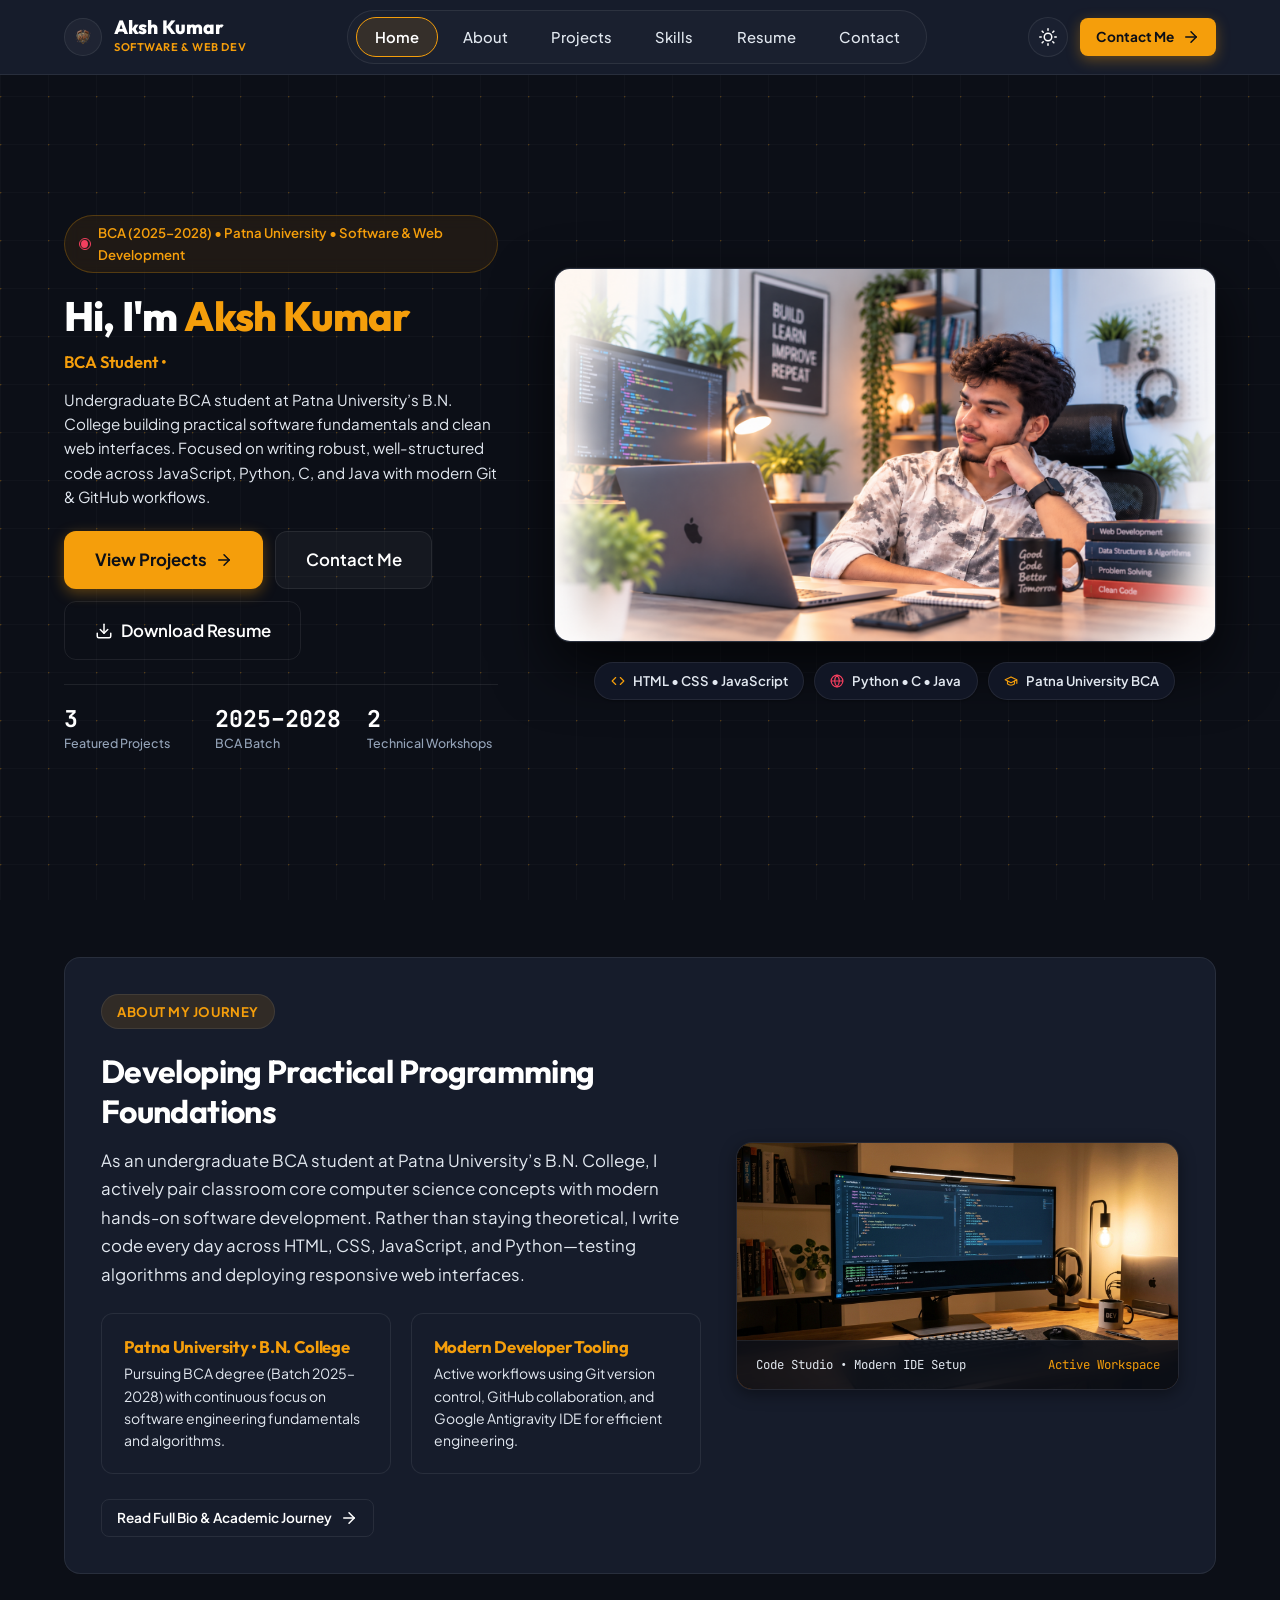
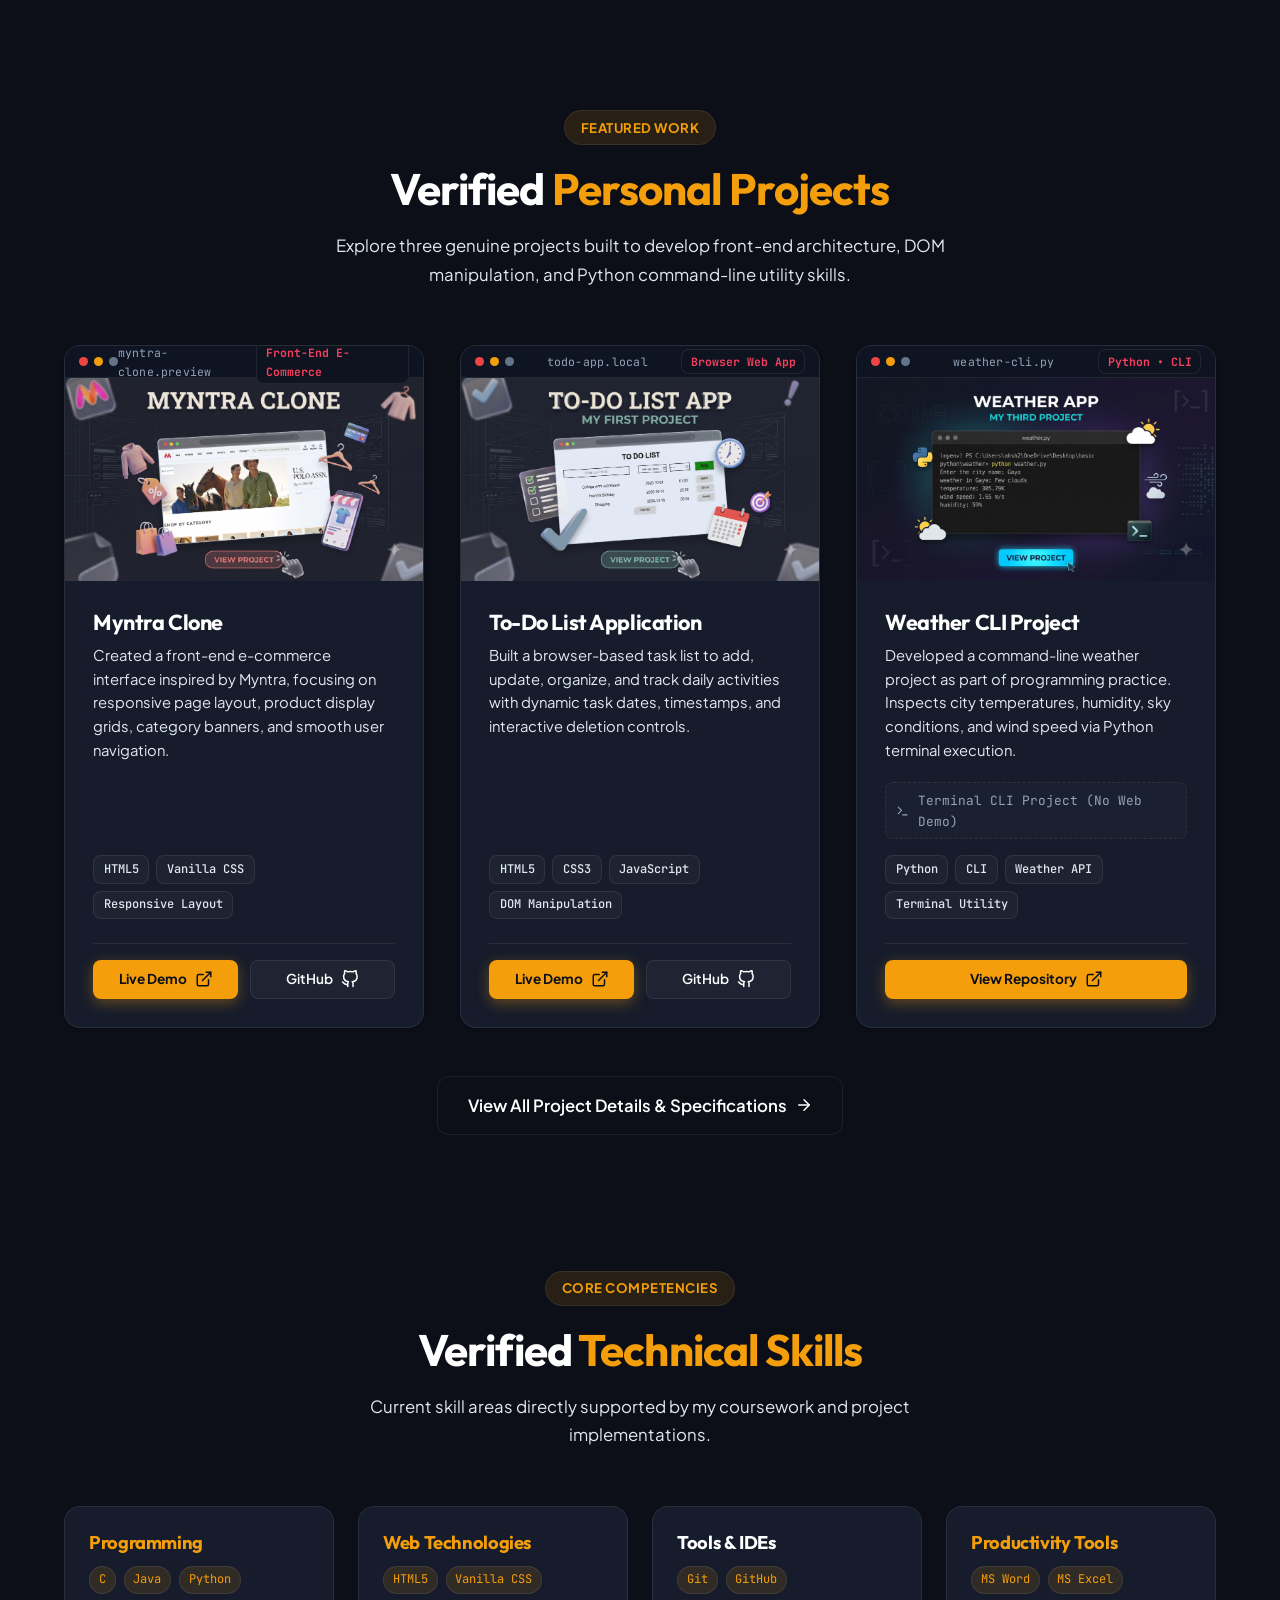
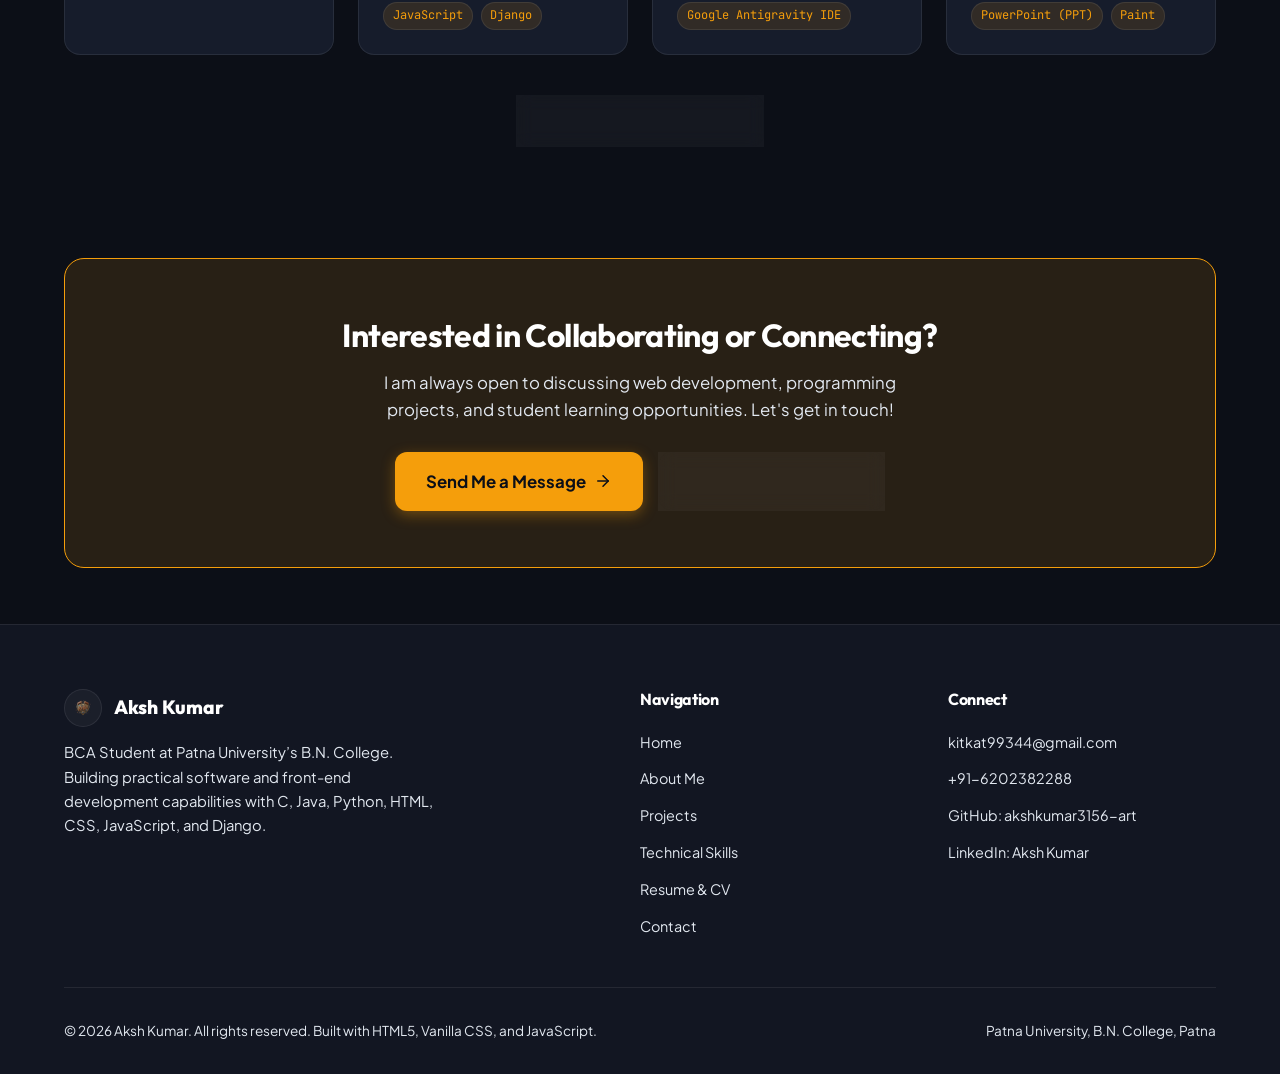
==== index.html @ bdd71a9c "Initial commit: Production-ready personal developer portfolio for Aksh Kumar" ====
<!DOCTYPE html>
<html lang="en" data-theme="dark">
<head>
  <meta charset="UTF-8">
  <meta name="viewport" content="width=device-width, initial-scale=1.0">
  <meta name="description" content="Portfolio of Aksh Kumar - BCA Student at Patna University's B.N. College, Aspiring Software & Web Developer specializing in C, Java, Python, HTML, CSS, JavaScript, and Django.">
  <meta name="author" content="Aksh Kumar">
  <title>Aksh Kumar | BCA Student & Aspiring Software Developer</title>
  <link rel="icon" type="image/png" href="assets/images/kitkat-logo.png">
  <link rel="stylesheet" href="css/style.css">
</head>
<body>
  <!-- =========================================================================
       Navigation Header
       ========================================================================= -->
  <header class="site-header" id="siteHeader">
    <div class="container nav-container">
      <!-- Brand Logo / Wordmark -->
      <a href="index.html" class="brand-link" aria-label="Aksh Kumar Portfolio Home">
        <img src="assets/images/kitkat-logo.png" alt="Aksh Kumar Emblem" class="brand-emblem" width="38" height="38">
        <span class="brand-text">
          <span class="brand-name">Aksh Kumar</span>
          <span class="brand-sub">Software &amp; Web Dev</span>
        </span>
      </a>

      <!-- Desktop Navigation Links (Centered) -->
      <nav aria-label="Main Navigation">
        <ul class="nav-menu" id="desktopNav">
          <li><a href="index.html" class="nav-link active">Home</a></li>
          <li><a href="about.html" class="nav-link">About</a></li>
          <li><a href="projects.html" class="nav-link">Projects</a></li>
          <li><a href="skills.html" class="nav-link">Skills</a></li>
          <li><a href="resume.html" class="nav-link">Resume</a></li>
          <li><a href="contact.html" class="nav-link">Contact</a></li>
        </ul>
      </nav>

      <!-- Action Buttons & Theme Toggle -->
      <div class="nav-actions">
        <button type="button" class="theme-toggle-btn" id="themeToggleBtn" aria-label="Toggle Dark and Light Mode">
          <svg viewBox="0 0 24 24" fill="none" stroke="currentColor" stroke-width="2" stroke-linecap="round" stroke-linejoin="round" aria-hidden="true">
            <circle cx="12" cy="12" r="5"></circle>
            <line x1="12" y1="1" x2="12" y2="3"></line>
            <line x1="12" y1="21" x2="12" y2="23"></line>
            <line x1="4.22" y1="4.22" x2="5.64" y2="5.64"></line>
            <line x1="18.36" y1="18.36" x2="19.78" y2="19.78"></line>
            <line x1="1" y1="12" x2="3" y2="12"></line>
            <line x1="21" y1="12" x2="23" y2="12"></line>
            <line x1="4.22" y1="19.78" x2="5.64" y2="18.36"></line>
            <line x1="18.36" y1="5.64" x2="19.78" y2="4.22"></line>
          </svg>
        </button>

        <a href="contact.html" class="btn btn-primary btn-sm" id="navContactBtn">
          Contact Me
          <svg viewBox="0 0 24 24" fill="none" stroke="currentColor" stroke-width="2" stroke-linecap="round" stroke-linejoin="round" width="16" height="16" aria-hidden="true">
            <line x1="5" y1="12" x2="19" y2="12"></line>
            <polyline points="12 5 19 12 12 19"></polyline>
          </svg>
        </a>

        <!-- Mobile Hamburger Menu Toggle -->
        <button type="button" class="hamburger-btn" id="hamburgerBtn" aria-label="Toggle navigation menu" aria-expanded="false" aria-controls="mobileDrawer">
          <span></span>
          <span></span>
          <span></span>
        </button>
      </div>
    </div>

    <!-- Mobile Navigation Drawer -->
    <div class="mobile-nav-drawer" id="mobileDrawer" aria-label="Mobile Navigation">
      <a href="index.html" class="mobile-nav-link active">Home</a>
      <a href="about.html" class="mobile-nav-link">About</a>
      <a href="projects.html" class="mobile-nav-link">Projects</a>
      <a href="skills.html" class="mobile-nav-link">Skills</a>
      <a href="resume.html" class="mobile-nav-link">Resume</a>
      <a href="contact.html" class="mobile-nav-link">Contact</a>
      <div style="padding-top: 0.5rem;">
        <a href="assets/documents/Aksh_Kumar_Resume.pdf" download="Aksh_Kumar_Resume.pdf" target="_blank" rel="noopener noreferrer" class="btn btn-outline" style="width: 100%;">
          <svg viewBox="0 0 24 24" fill="none" stroke="currentColor" stroke-width="2" stroke-linecap="round" stroke-linejoin="round" width="16" height="16" aria-hidden="true">
            <path d="M21 15v4a2 2 0 0 1-2 2H5a2 2 0 0 1-2-2v-4"></path>
            <polyline points="7 10 12 15 17 10"></polyline>
            <line x1="12" y1="15" x2="12" y2="3"></line>
          </svg>
          Download Resume (PDF)
        </a>
      </div>
    </div>
  </header>

  <!-- =========================================================================
       Main Content: Homepage
       ========================================================================= -->
  <main id="mainContent">
    <!-- Hero Section -->
    <section class="hero-section" id="hero">
      <div class="container">
        <div class="hero-grid">
          <!-- Left Column: Introduction & CTAs -->
          <div class="hero-content">
            <div class="status-badge hero-stagger-1">
              <span class="status-dot"></span>
              <span>BCA (2025–2028) &bull; Patna University &bull; Software &amp; Web Development</span>
            </div>

            <h1 class="hero-title hero-stagger-2">
              Hi, I'm <span class="hero-name-highlight">Aksh Kumar</span>
            </h1>

            <p class="hero-subtitle hero-stagger-3">
              BCA Student &bull; <span id="roleText" class="role-text-fade">Aspiring Software &amp; Web Developer</span>
            </p>

            <p class="hero-description hero-stagger-4">
              Undergraduate BCA student at Patna University’s B.N. College building practical software fundamentals and clean web interfaces. Focused on writing robust, well-structured code across JavaScript, Python, C, and Java with modern Git &amp; GitHub workflows.
            </p>

            <div class="hero-actions hero-stagger-5">
              <a href="projects.html" class="btn btn-primary btn-lg" id="heroViewProjectsBtn">
                View Projects
                <svg viewBox="0 0 24 24" fill="none" stroke="currentColor" stroke-width="2" stroke-linecap="round" stroke-linejoin="round" aria-hidden="true">
                  <line x1="5" y1="12" x2="19" y2="12"></line>
                  <polyline points="12 5 19 12 12 19"></polyline>
                </svg>
              </a>

              <a href="contact.html" class="btn btn-secondary btn-lg" id="heroContactBtn">
                Contact Me
              </a>

              <a href="assets/documents/Aksh_Kumar_Resume.pdf" download="Aksh_Kumar_Resume.pdf" target="_blank" rel="noopener noreferrer" class="btn btn-outline btn-lg" id="heroDownloadResumeBtn">
                <svg viewBox="0 0 24 24" fill="none" stroke="currentColor" stroke-width="2" stroke-linecap="round" stroke-linejoin="round" aria-hidden="true">
                  <path d="M21 15v4a2 2 0 0 1-2 2H5a2 2 0 0 1-2-2v-4"></path>
                  <polyline points="7 10 12 15 17 10"></polyline>
                  <line x1="12" y1="15" x2="12" y2="3"></line>
                </svg>
                Download Resume
              </a>
            </div>

            <!-- Stats Bar -->
            <div class="hero-stats-bar">
              <div class="stat-item">
                <span class="stat-number">3</span>
                <span class="stat-label">Featured Projects</span>
              </div>
              <div class="stat-item">
                <span class="stat-number">2025&ndash;2028</span>
                <span class="stat-label">BCA Batch</span>
              </div>
              <div class="stat-item">
                <span class="stat-number">2</span>
                <span class="stat-label">Technical Workshops</span>
              </div>
            </div>
          </div>

          <!-- Right Column: Profile Image Card -->
          <div class="hero-visual-wrapper">
            <div class="hero-image-card">
              <div class="hero-photo-container">
                <img src="assets/images/aksh-profile.png" alt="Aksh Kumar at his modern development workstation" class="hero-photo" width="1280" height="720" loading="eager">
              </div>

              <!-- Refined Tech Dock (Neatly docked below workstation) -->
              <div class="hero-tech-dock">
                <span class="dock-pill">
                  <svg viewBox="0 0 24 24" fill="none" stroke="var(--accent-primary)" stroke-width="2" stroke-linecap="round" stroke-linejoin="round" aria-hidden="true">
                    <polyline points="16 18 22 12 16 6"></polyline>
                    <polyline points="8 6 2 12 8 18"></polyline>
                  </svg>
                  HTML &bull; CSS &bull; JavaScript
                </span>
                <span class="dock-pill">
                  <svg viewBox="0 0 24 24" fill="none" stroke="var(--accent-secondary)" stroke-width="2" stroke-linecap="round" stroke-linejoin="round" aria-hidden="true">
                    <circle cx="12" cy="12" r="10"></circle>
                    <line x1="2" y1="12" x2="22" y2="12"></line>
                    <path d="M12 2a15.3 15.3 0 0 1 4 10 15.3 15.3 0 0 1-4 10 15.3 15.3 0 0 1-4-10 15.3 15.3 0 0 1 4-10z"></path>
                  </svg>
                  Python &bull; C &bull; Java
                </span>
                <span class="dock-pill">
                  <svg viewBox="0 0 24 24" fill="none" stroke="var(--accent-primary)" stroke-width="2" stroke-linecap="round" stroke-linejoin="round" aria-hidden="true">
                    <path d="M22 10v6M2 10l10-5 10 5-10 5z"></path>
                    <path d="M6 12v5c3 3 9 3 12 0v-5"></path>
                  </svg>
                  Patna University BCA
                </span>
              </div>
            </div>
          </div>
        </div>
      </div>
    </section>

    <!-- Short About Me Preview Section -->
    <section class="section section-sm" id="aboutPreview">
      <div class="container">
        <div class="glass-card" style="display: flex; flex-direction: column; gap: 2rem;">
          <div class="about-preview-layout">
            <!-- Left: Story & Key Highlights -->
            <div>
              <span class="section-tag">About My Journey</span>
              <h2 style="font-size: 2rem; margin: 0.35rem 0 1rem 0;">Developing Practical Programming Foundations</h2>
              <p style="font-size: 1.05rem; line-height: 1.7; color: var(--text-secondary); margin-bottom: 1.5rem;">
                As an undergraduate BCA student at Patna University’s B.N. College, I actively pair classroom core computer science concepts with modern hands-on software development. Rather than staying theoretical, I write code every day across HTML, CSS, JavaScript, and Python—testing algorithms and deploying responsive web interfaces.
              </p>
              <div class="about-preview-grid">
                <div class="preview-stat-card">
                  <h3>Patna University &bull; B.N. College</h3>
                  <p>Pursuing BCA degree (Batch 2025–2028) with continuous focus on software engineering fundamentals and algorithms.</p>
                </div>
                <div class="preview-stat-card">
                  <h3>Modern Developer Tooling</h3>
                  <p>Active workflows using Git version control, GitHub collaboration, and Google Antigravity IDE for efficient engineering.</p>
                </div>
              </div>
              <div style="margin-top: 1.5rem;">
                <a href="about.html" class="btn btn-outline btn-sm">
                  Read Full Bio &amp; Academic Journey
                  <svg viewBox="0 0 24 24" fill="none" stroke="currentColor" stroke-width="2" stroke-linecap="round" stroke-linejoin="round" width="16" height="16" aria-hidden="true">
                    <line x1="5" y1="12" x2="19" y2="12"></line>
                    <polyline points="12 5 19 12 12 19"></polyline>
                  </svg>
                </a>
              </div>
            </div>

            <!-- Right: Workspace Preview Image Card -->
            <div class="workspace-preview-media">
              <img src="assets/images/dev-workspace.jpg" alt="Aksh Kumar's Modern Code Workspace and Git Workflow" class="workspace-preview-img" loading="lazy">
              <div class="workspace-caption">
                <span>Code Studio &bull; Modern IDE Setup</span>
                <span style="color: var(--accent-primary);">Active Workspace</span>
              </div>
            </div>
          </div>
        </div>
      </div>
    </section>

    <!-- Featured Projects Section -->
    <section class="section" id="featuredProjects">
      <div class="container">
        <div class="section-header">
          <span class="section-tag">Featured Work</span>
          <h2 class="section-title">Verified <span class="gradient-text">Personal Projects</span></h2>
          <p class="section-description">
            Explore three genuine projects built to develop front-end architecture, DOM manipulation, and Python command-line utility skills.
          </p>
        </div>

        <div class="projects-grid">
          <!-- Project 1: Myntra Clone -->
          <article class="project-card" id="projectCardMyntra">
            <div class="project-media-wrap">
              <div class="project-window-bar">
                <div class="window-dots">
                  <span class="window-dot dot-red"></span>
                  <span class="window-dot dot-yellow"></span>
                  <span class="window-dot dot-slate"></span>
                </div>
                <span class="window-slug">myntra-clone.preview</span>
                <span class="project-badge-tag">Front-End E-Commerce</span>
              </div>
              <img src="assets/images/project-myntra.png" alt="Myntra Clone Project Screenshot" class="project-thumbnail" loading="lazy">
            </div>
            <div class="project-body">
              <h3 class="project-title">Myntra Clone</h3>
              <p class="project-desc">
                Created a front-end e-commerce interface inspired by Myntra, focusing on responsive page layout, product display grids, category banners, and smooth user navigation.
              </p>
              <div class="project-tech-tags">
                <span class="tech-tag">HTML5</span>
                <span class="tech-tag">Vanilla CSS</span>
                <span class="tech-tag">Responsive Layout</span>
              </div>
              <div class="project-links">
                <a href="https://kitkat99344.github.io/myntra-clone/" target="_blank" rel="noopener noreferrer" class="btn btn-primary btn-sm">
                  Live Demo
                  <svg viewBox="0 0 24 24" fill="none" stroke="currentColor" stroke-width="2" stroke-linecap="round" stroke-linejoin="round" width="14" height="14" aria-hidden="true">
                    <path d="M18 13v6a2 2 0 0 1-2 2H5a2 2 0 0 1-2-2V8a2 2 0 0 1 2-2h6"></path>
                    <polyline points="15 3 21 3 21 9"></polyline>
                    <line x1="10" y1="14" x2="21" y2="3"></line>
                  </svg>
                </a>
                <a href="https://github.com/akshkumar3156-art" target="_blank" rel="noopener noreferrer" class="btn btn-secondary btn-sm" aria-label="View Myntra Clone author GitHub">
                  GitHub
                  <svg viewBox="0 0 24 24" fill="none" stroke="currentColor" stroke-width="2" stroke-linecap="round" stroke-linejoin="round" width="14" height="14" aria-hidden="true">
                    <path d="M9 19c-5 1.5-5-2.5-7-3m14 6v-3.87a3.37 3.37 0 0 0-.94-2.61c3.14-.35 6.44-1.54 6.44-7A5.44 5.44 0 0 0 20 4.77 5.07 5.07 0 0 0 19.91 1S18.73.65 16 2.48a13.38 13.38 0 0 0-7 0C6.27.65 5.09 1 5.09 1A5.07 5.07 0 0 0 5 4.77a5.44 5.44 0 0 0-1.5 3.78c0 5.42 3.3 6.61 6.44 7A3.37 3.37 0 0 0 9 18.13V22"></path>
                  </svg>
                </a>
              </div>
            </div>
          </article>

          <!-- Project 2: To-Do List Application -->
          <article class="project-card" id="projectCardTodo">
            <div class="project-media-wrap">
              <div class="project-window-bar">
                <div class="window-dots">
                  <span class="window-dot dot-red"></span>
                  <span class="window-dot dot-yellow"></span>
                  <span class="window-dot dot-slate"></span>
                </div>
                <span class="window-slug">todo-app.local</span>
                <span class="project-badge-tag">Browser Web App</span>
              </div>
              <img src="assets/images/project-todo.png" alt="To-Do List Application Screenshot" class="project-thumbnail" loading="lazy">
            </div>
            <div class="project-body">
              <h3 class="project-title">To-Do List Application</h3>
              <p class="project-desc">
                Built a browser-based task list to add, update, organize, and track daily activities with dynamic task dates, timestamps, and interactive deletion controls.
              </p>
              <div class="project-tech-tags">
                <span class="tech-tag">HTML5</span>
                <span class="tech-tag">CSS3</span>
                <span class="tech-tag">JavaScript</span>
                <span class="tech-tag">DOM Manipulation</span>
              </div>
              <div class="project-links">
                <a href="https://akshkumar3156-art.github.io/ToDoList/" target="_blank" rel="noopener noreferrer" class="btn btn-primary btn-sm">
                  Live Demo
                  <svg viewBox="0 0 24 24" fill="none" stroke="currentColor" stroke-width="2" stroke-linecap="round" stroke-linejoin="round" width="14" height="14" aria-hidden="true">
                    <path d="M18 13v6a2 2 0 0 1-2 2H5a2 2 0 0 1-2-2V8a2 2 0 0 1 2-2h6"></path>
                    <polyline points="15 3 21 3 21 9"></polyline>
                    <line x1="10" y1="14" x2="21" y2="3"></line>
                  </svg>
                </a>
                <a href="https://github.com/akshkumar3156-art" target="_blank" rel="noopener noreferrer" class="btn btn-secondary btn-sm" aria-label="View To-Do List author GitHub">
                  GitHub
                  <svg viewBox="0 0 24 24" fill="none" stroke="currentColor" stroke-width="2" stroke-linecap="round" stroke-linejoin="round" width="14" height="14" aria-hidden="true">
                    <path d="M9 19c-5 1.5-5-2.5-7-3m14 6v-3.87a3.37 3.37 0 0 0-.94-2.61c3.14-.35 6.44-1.54 6.44-7A5.44 5.44 0 0 0 20 4.77 5.07 5.07 0 0 0 19.91 1S18.73.65 16 2.48a13.38 13.38 0 0 0-7 0C6.27.65 5.09 1 5.09 1A5.07 5.07 0 0 0 5 4.77a5.44 5.44 0 0 0-1.5 3.78c0 5.42 3.3 6.61 6.44 7A3.37 3.37 0 0 0 9 18.13V22"></path>
                  </svg>
                </a>
              </div>
            </div>
          </article>

          <!-- Project 3: Weather CLI Project -->
          <article class="project-card" id="projectCardWeather">
            <div class="project-media-wrap">
              <div class="project-window-bar">
                <div class="window-dots">
                  <span class="window-dot dot-red"></span>
                  <span class="window-dot dot-yellow"></span>
                  <span class="window-dot dot-slate"></span>
                </div>
                <span class="window-slug">weather-cli.py</span>
                <span class="project-badge-tag">Python &bull; CLI</span>
              </div>
              <img src="assets/images/project-weather.png" alt="Weather CLI Terminal Screenshot" class="project-thumbnail" loading="lazy">
            </div>
            <div class="project-body">
              <h3 class="project-title">Weather CLI Project</h3>
              <p class="project-desc">
                Developed a command-line weather project as part of programming practice. Inspects city temperatures, humidity, sky conditions, and wind speed via Python terminal execution.
              </p>
              <div class="cli-notice">
                <svg viewBox="0 0 24 24" fill="none" stroke="currentColor" stroke-width="2" stroke-linecap="round" stroke-linejoin="round" width="14" height="14" aria-hidden="true">
                  <polyline points="4 17 10 11 4 5"></polyline>
                  <line x1="12" y1="19" x2="20" y2="19"></line>
                </svg>
                <span>Terminal CLI Project (No Web Demo)</span>
              </div>
              <div class="project-tech-tags">
                <span class="tech-tag">Python</span>
                <span class="tech-tag">CLI</span>
                <span class="tech-tag">Weather API</span>
                <span class="tech-tag">Terminal Utility</span>
              </div>
              <div class="project-links">
                <a href="https://github.com/akshkumar3156-art/learning_projects" target="_blank" rel="noopener noreferrer" class="btn btn-primary btn-sm" style="flex: 2;">
                  View Repository
                  <svg viewBox="0 0 24 24" fill="none" stroke="currentColor" stroke-width="2" stroke-linecap="round" stroke-linejoin="round" width="14" height="14" aria-hidden="true">
                    <path d="M18 13v6a2 2 0 0 1-2 2H5a2 2 0 0 1-2-2V8a2 2 0 0 1 2-2h6"></path>
                    <polyline points="15 3 21 3 21 9"></polyline>
                    <line x1="10" y1="14" x2="21" y2="3"></line>
                  </svg>
                </a>
              </div>
            </div>
          </article>
        </div>

        <div style="text-align: center; margin-top: 3rem;">
          <a href="projects.html" class="btn btn-outline btn-lg">
            View All Project Details &amp; Specifications
            <svg viewBox="0 0 24 24" fill="none" stroke="currentColor" stroke-width="2" stroke-linecap="round" stroke-linejoin="round" aria-hidden="true">
              <line x1="5" y1="12" x2="19" y2="12"></line>
              <polyline points="12 5 19 12 12 19"></polyline>
            </svg>
          </a>
        </div>
      </div>
    </section>

    <!-- Technical Skills Preview Strip -->
    <section class="section section-sm" id="skillsPreview">
      <div class="container">
        <div class="section-header">
          <span class="section-tag">Core Competencies</span>
          <h2 class="section-title">Verified <span class="gradient-text">Technical Skills</span></h2>
          <p class="section-description">
            Current skill areas directly supported by my coursework and project implementations.
          </p>
        </div>

        <div style="display: grid; grid-template-columns: repeat(auto-fit, minmax(260px, 1fr)); gap: 1.5rem;">
          <div class="glass-card" style="padding: 1.5rem;">
            <h3 style="font-size: 1.15rem; color: var(--accent-primary); margin-bottom: 0.75rem;">Programming</h3>
            <div style="display: flex; flex-wrap: wrap; gap: 0.5rem;">
              <span class="skill-badge">C</span>
              <span class="skill-badge">Java</span>
              <span class="skill-badge">Python</span>
            </div>
          </div>

          <div class="glass-card" style="padding: 1.5rem;">
            <h3 style="font-size: 1.15rem; color: var(--accent-indigo); margin-bottom: 0.75rem;">Web Technologies</h3>
            <div style="display: flex; flex-wrap: wrap; gap: 0.5rem;">
              <span class="skill-badge">HTML5</span>
              <span class="skill-badge">Vanilla CSS</span>
              <span class="skill-badge">JavaScript</span>
              <span class="skill-badge">Django</span>
            </div>
          </div>

          <div class="glass-card" style="padding: 1.5rem;">
            <h3 style="font-size: 1.15rem; color: var(--accent-purple); margin-bottom: 0.75rem;">Tools &amp; IDEs</h3>
            <div style="display: flex; flex-wrap: wrap; gap: 0.5rem;">
              <span class="skill-badge">Git</span>
              <span class="skill-badge">GitHub</span>
              <span class="skill-badge">Google Antigravity IDE</span>
            </div>
          </div>

          <div class="glass-card" style="padding: 1.5rem;">
            <h3 style="font-size: 1.15rem; color: var(--accent-tertiary); margin-bottom: 0.75rem;">Productivity Tools</h3>
            <div style="display: flex; flex-wrap: wrap; gap: 0.5rem;">
              <span class="skill-badge">MS Word</span>
              <span class="skill-badge">MS Excel</span>
              <span class="skill-badge">PowerPoint (PPT)</span>
              <span class="skill-badge">Paint</span>
            </div>
          </div>
        </div>

        <div style="text-align: center; margin-top: 2.5rem;">
          <a href="skills.html" class="btn btn-secondary">
            Explore Skills Overview
            <svg viewBox="0 0 24 24" fill="none" stroke="currentColor" stroke-width="2" stroke-linecap="round" stroke-linejoin="round" width="16" height="16" aria-hidden="true">
              <line x1="5" y1="12" x2="19" y2="12"></line>
              <polyline points="12 5 19 12 12 19"></polyline>
            </svg>
          </a>
        </div>
      </div>
    </section>

    <!-- Call to Action Banner -->
    <section class="section section-sm" id="ctaSection">
      <div class="container">
        <div class="cta-banner">
          <h2 class="cta-title">Interested in Collaborating or Connecting?</h2>
          <p class="cta-desc">
            I am always open to discussing web development, programming projects, and student learning opportunities. Let's get in touch!
          </p>
          <div style="display: flex; justify-content: center; gap: 1rem; flex-wrap: wrap;">
            <a href="contact.html" class="btn btn-primary btn-lg">
              Send Me a Message
              <svg viewBox="0 0 24 24" fill="none" stroke="currentColor" stroke-width="2" stroke-linecap="round" stroke-linejoin="round" aria-hidden="true">
                <line x1="5" y1="12" x2="19" y2="12"></line>
                <polyline points="12 5 19 12 12 19"></polyline>
              </svg>
            </a>
            <a href="resume.html" class="btn btn-secondary btn-lg">
              View Formal Resume
            </a>
          </div>
        </div>
      </div>
    </section>
  </main>

  <!-- =========================================================================
       Site Footer
       ========================================================================= -->
  <footer class="site-footer">
    <div class="container">
      <div class="footer-grid">
        <!-- Brand Column -->
        <div>
          <a href="index.html" class="brand-link">
            <img src="assets/images/kitkat-logo.png" alt="Aksh Kumar Emblem" class="brand-emblem" width="38" height="38">
            <span class="brand-name">Aksh Kumar</span>
          </a>
          <p class="footer-brand-desc">
            BCA Student at Patna University’s B.N. College. Building practical software and front-end development capabilities with C, Java, Python, HTML, CSS, JavaScript, and Django.
          </p>
        </div>

        <!-- Quick Links -->
        <div>
          <h3 class="footer-col-title">Navigation</h3>
          <ul class="footer-links-list">
            <li><a href="index.html" class="footer-link">Home</a></li>
            <li><a href="about.html" class="footer-link">About Me</a></li>
            <li><a href="projects.html" class="footer-link">Projects</a></li>
            <li><a href="skills.html" class="footer-link">Technical Skills</a></li>
            <li><a href="resume.html" class="footer-link">Resume &amp; CV</a></li>
            <li><a href="contact.html" class="footer-link">Contact</a></li>
          </ul>
        </div>

        <!-- Contact & Profiles -->
        <div>
          <h3 class="footer-col-title">Connect</h3>
          <ul class="footer-links-list">
            <li>
              <a href="mailto:kitkat99344@gmail.com" class="footer-link">
                kitkat99344@gmail.com
              </a>
            </li>
            <li>
              <a href="tel:+916202382288" class="footer-link">
                +91-6202382288
              </a>
            </li>
            <li>
              <a href="https://github.com/akshkumar3156-art" target="_blank" rel="noopener noreferrer" class="footer-link">
                GitHub: akshkumar3156-art
              </a>
            </li>
            <li>
              <a href="https://www.linkedin.com/in/aksh-kumar-370840359/" target="_blank" rel="noopener noreferrer" class="footer-link">
                LinkedIn: Aksh Kumar
              </a>
            </li>
          </ul>
        </div>
      </div>

      <div class="footer-bottom">
        <p>&copy; 2026 Aksh Kumar. All rights reserved. Built with HTML5, Vanilla CSS, and JavaScript.</p>
        <p>Patna University, B.N. College, Patna</p>
      </div>
    </div>
  </footer>

  <!-- Back to Top Button -->
  <button type="button" class="back-to-top-btn" id="backToTopBtn" aria-label="Back to top of page">
    <svg viewBox="0 0 24 24" fill="none" stroke="currentColor" stroke-width="2" stroke-linecap="round" stroke-linejoin="round" aria-hidden="true">
      <polyline points="18 15 12 9 6 15"></polyline>
    </svg>
  </button>

  <!-- Scripts -->
  <script src="js/portfolio-data.js"></script>
  <script src="js/script.js"></script>
</body>
</html>
---- css/style.css ----
/* ==========================================================================
   AKSH KUMAR - DEVELOPER PORTFOLIO
   Design System & Master Stylesheet
   Theme: Architectural Obsidian, Warm Golden Amber & Sunset Coral (Zero Gradients)
   Authentic human-crafted developer aesthetics with 2-3 disciplined solid colors
   ========================================================================== */

@import url('https://fonts.googleapis.com/css2?family=JetBrains+Mono:wght@400;500;600&family=Plus+Jakarta+Sans:wght@300;400;500;600;700;800&family=Outfit:wght@400;500;600;700;800&display=swap');

/* --------------------------------------------------------------------------
   1. CSS Custom Properties / Design Tokens
   Solid 2-3 Color Mix: Warm Golden Amber (#f59e0b) + Sunset Coral (#f43f5e)
   Zero Gradients - Pure Human-Engineered Technical Precision
   -------------------------------------------------------------------------- */
:root {
  /* Architectural Dark Canvas */
  --bg-primary: #0c0f17;
  --bg-secondary: #121622;
  --bg-surface: #161c2b;
  --bg-surface-solid: #161c2b;
  --bg-surface-hover: #1e2538;
  --bg-surface-alt: #1a2030;

  --border-subtle: rgba(255, 255, 255, 0.08);
  --border-hover: #f59e0b;
  --border-focus: #f59e0b;

  --text-primary: #ffffff;
  --text-secondary: #e2e8f0;
  --text-muted: #94a3b8;
  --text-inverse: #0c0f17;
  --text-on-accent: #ffffff;

  /* Solid 2-3 Color Architecture (Warm Amber + Sunset Coral) */
  --accent-primary: #f59e0b;
  --accent-primary-hover: #d97706;
  --accent-secondary: #f43f5e;
  --accent-secondary-hover: #e11d48;
  --accent-tertiary: #f59e0b;
  --accent-rose: #f43f5e;
  --accent-fuchsia: #f43f5e;
  --accent-indigo: #f59e0b;
  --accent-cyan: #f43f5e;
  --accent-amber: #f59e0b;

  /* Solid Aliases (Strictly ZERO Gradients across the entire site) */
  --gradient-accent: #f59e0b;
  --gradient-accent-hover: #d97706;
  --gradient-text: #f59e0b;
  --gradient-accent-soft: rgba(245, 158, 11, 0.12);
  --gradient-card-border: rgba(245, 158, 11, 0.35);
  --hero-ambient-glow: transparent;

  /* Architectural Depth Shadows (Zero Neon Blobs) */
  --shadow-sm: 0 1px 3px rgba(0, 0, 0, 0.35);
  --shadow-md: 0 4px 16px rgba(0, 0, 0, 0.4);
  --shadow-lg: 0 10px 30px rgba(0, 0, 0, 0.5);
  --shadow-hover: 0 12px 32px rgba(0, 0, 0, 0.55);

  --font-sans: 'Plus Jakarta Sans', -apple-system, BlinkMacSystemFont, 'Segoe UI', Roboto, sans-serif;
  --font-heading: 'Outfit', 'Plus Jakarta Sans', sans-serif;
  --font-mono: 'JetBrains Mono', monospace;

  --radius-sm: 8px;
  --radius-md: 12px;
  --radius-lg: 16px;
  --radius-xl: 20px;
  --radius-full: 9999px;

  --transition-fast: 160ms ease;
  --transition-base: 240ms ease;
  --transition-smooth: 350ms ease;

  --nav-height: 74px;
  --container-max: 1200px;
}

/* Light Theme: Clean Architectural Porcelain with Solid Amber & Coral */
[data-theme="light"] {
  --bg-primary: #f8fafc;
  --bg-secondary: #f1f5f9;
  --bg-surface: #ffffff;
  --bg-surface-solid: #ffffff;
  --bg-surface-hover: #f8fafc;
  --bg-surface-alt: #e2e8f0;

  --border-subtle: rgba(15, 23, 42, 0.08);
  --border-hover: #d97706;
  --border-focus: #d97706;

  --text-primary: #0f172a;
  --text-secondary: #334155;
  --text-muted: #64748b;
  --text-inverse: #ffffff;
  --text-on-accent: #ffffff;

  --accent-primary: #d97706;
  --accent-primary-hover: #b45309;
  --accent-secondary: #e11d48;
  --accent-secondary-hover: #be123c;
  --accent-tertiary: #d97706;
  --accent-rose: #e11d48;
  --accent-fuchsia: #e11d48;
  --accent-indigo: #d97706;
  --accent-cyan: #e11d48;
  --accent-amber: #d97706;

  /* Solid Aliases (Zero Gradients) */
  --gradient-accent: #d97706;
  --gradient-accent-hover: #b45309;
  --gradient-text: #d97706;
  --gradient-accent-soft: rgba(217, 119, 6, 0.08);
  --gradient-card-border: rgba(217, 119, 6, 0.25);
  --hero-ambient-glow: transparent;

  --shadow-sm: 0 1px 3px rgba(15, 23, 42, 0.06);
  --shadow-md: 0 4px 14px rgba(15, 23, 42, 0.08);
  --shadow-lg: 0 10px 28px rgba(15, 23, 42, 0.1);
  --shadow-hover: 0 8px 24px rgba(217, 119, 6, 0.15);
}

/* --------------------------------------------------------------------------
   2. Reset & Global Styles
   -------------------------------------------------------------------------- */
*, *::before, *::after {
  box-sizing: border-box;
  margin: 0;
  padding: 0;
}

html {
  font-size: 16px;
  scroll-behavior: smooth;
  -webkit-font-smoothing: antialiased;
  -moz-osx-font-smoothing: grayscale;
}

body {
  font-family: var(--font-sans);
  background-color: var(--bg-primary);
  background-image: url("data:image/svg+xml,%3Csvg xmlns='http://www.w3.org/2000/svg' width='48' height='48' viewBox='0 0 48 48'%3E%3Cpath d='M48 0H0v48' fill='none' stroke='rgba(255,255,255,0.038)' stroke-width='1'/%3E%3Ccircle cx='0' cy='0' r='1.5' fill='rgba(245,158,11,0.28)'/%3E%3C/svg%3E");
  background-repeat: repeat;
  background-attachment: fixed;
  color: var(--text-primary);
  line-height: 1.65;
  min-height: 100vh;
  display: flex;
  flex-direction: column;
  overflow-x: hidden;
  position: relative;
  transition: background-color var(--transition-base), color var(--transition-base);
}

[data-theme="light"] body,
body[data-theme="light"] {
  background-image: url("data:image/svg+xml,%3Csvg xmlns='http://www.w3.org/2000/svg' width='48' height='48' viewBox='0 0 48 48'%3E%3Cpath d='M48 0H0v48' fill='none' stroke='rgba(15,23,42,0.045)' stroke-width='1'/%3E%3Ccircle cx='0' cy='0' r='1.5' fill='rgba(217,119,6,0.22)'/%3E%3C/svg%3E");
}

/* Typography Defaults */
h1, h2, h3, h4, h5, h6 {
  font-family: var(--font-heading);
  color: var(--text-primary);
  font-weight: 700;
  line-height: 1.25;
  letter-spacing: -0.02em;
}

p {
  color: var(--text-secondary);
}

a {
  color: inherit;
  text-decoration: none;
  transition: color var(--transition-fast);
}

img {
  max-width: 100%;
  height: auto;
  display: block;
}

button, input, textarea, select {
  font-family: inherit;
  font-size: 1rem;
  color: inherit;
}

:focus-visible {
  outline: 2px solid var(--border-focus);
  outline-offset: 3px;
  border-radius: var(--radius-sm);
}

/* --------------------------------------------------------------------------
   3. Layout & Container
   -------------------------------------------------------------------------- */
.container {
  width: 100%;
  max-width: var(--container-max);
  margin-left: auto;
  margin-right: auto;
  padding-left: 1.5rem;
  padding-right: 1.5rem;
}

.section {
  padding: 5rem 0;
  position: relative;
}

.section-sm {
  padding: 3.5rem 0;
}

.section-header {
  text-align: center;
  max-width: 680px;
  margin: 0 auto 3.5rem auto;
}

.section-tag {
  display: inline-flex;
  align-items: center;
  gap: 0.5rem;
  padding: 0.35rem 0.95rem;
  border-radius: var(--radius-full);
  background: var(--gradient-accent-soft);
  border: 1px solid var(--border-subtle);
  color: var(--accent-primary);
  font-size: 0.825rem;
  font-weight: 700;
  letter-spacing: 0.04em;
  text-transform: uppercase;
  margin-bottom: 1rem;
}

.section-title {
  font-size: 2.25rem;
  margin-bottom: 1rem;
}

@media (min-width: 768px) {
  .section-title {
    font-size: 2.75rem;
  }
}

.section-description {
  font-size: 1.05rem;
  color: var(--text-secondary);
  line-height: 1.7;
}

.gradient-text {
  color: var(--accent-primary);
  background: none;
  -webkit-background-clip: initial;
  background-clip: initial;
  -webkit-text-fill-color: initial;
  display: inline;
}

/* --------------------------------------------------------------------------
   4. Header & Navigation Bar
   -------------------------------------------------------------------------- */
.site-header {
  position: sticky;
  top: 0;
  z-index: 1000;
  background: var(--bg-surface);
  backdrop-filter: blur(14px);
  -webkit-backdrop-filter: blur(14px);
  border-bottom: 1px solid var(--border-subtle);
  transition: all var(--transition-base);
}

.site-header.scrolled {
  background: var(--bg-secondary);
  box-shadow: var(--shadow-sm);
}

.nav-container {
  display: flex;
  align-items: center;
  justify-content: space-between;
  height: var(--nav-height);
  position: relative;
}

/* Brand Logo */
.brand-link {
  display: flex;
  align-items: center;
  gap: 0.75rem;
  font-weight: 700;
  font-size: 1.2rem;
  color: var(--text-primary);
  font-family: var(--font-heading);
}

.brand-emblem {
  width: 38px;
  height: 38px;
  border-radius: 50%;
  object-fit: contain;
  background: rgba(255, 255, 255, 0.04);
  padding: 2px;
  border: 1px solid var(--border-subtle);
  transition: transform var(--transition-fast);
}

.brand-link:hover .brand-emblem {
  transform: rotate(8deg) scale(1.05);
}

.brand-text {
  display: flex;
  flex-direction: column;
}

.brand-name {
  line-height: 1.1;
  font-weight: 800;
}

.brand-sub {
  font-size: 0.7rem;
  font-weight: 600;
  color: var(--accent-primary);
  letter-spacing: 0.05em;
  text-transform: uppercase;
}

/* Center Desktop Navigation */
.nav-menu {
  display: none;
  list-style: none;
  align-items: center;
  gap: 0.4rem;
  background: rgba(255, 255, 255, 0.02);
  padding: 0.35rem 0.5rem;
  border-radius: var(--radius-full);
  border: 1px solid var(--border-subtle);
}

@media (min-width: 992px) {
  .nav-menu {
    display: flex;
  }
}

.nav-link {
  display: inline-block;
  padding: 0.45rem 1.15rem;
  font-size: 0.925rem;
  font-weight: 500;
  color: var(--text-secondary);
  border-radius: var(--radius-full);
  transition: all var(--transition-fast);
}

.nav-link:hover {
  color: var(--text-primary);
  background: rgba(255, 255, 255, 0.04);
}

.nav-link.active {
  color: var(--text-primary);
  background: var(--gradient-accent-soft);
  font-weight: 600;
  border: 1px solid var(--border-hover);
}

/* Right Nav Actions */
.nav-actions {
  display: flex;
  align-items: center;
  gap: 0.75rem;
}

.theme-toggle-btn {
  background: var(--bg-surface-alt);
  border: 1px solid var(--border-subtle);
  color: var(--text-primary);
  width: 40px;
  height: 40px;
  border-radius: 50%;
  display: flex;
  align-items: center;
  justify-content: center;
  cursor: pointer;
  transition: all var(--transition-fast);
}

.theme-toggle-btn:hover {
  border-color: var(--accent-primary);
  transform: rotate(15deg);
  background: var(--bg-surface-hover);
}

.theme-toggle-btn svg {
  width: 18px;
  height: 18px;
  stroke: currentColor;
}

/* Mobile Hamburger Toggle */
.hamburger-btn {
  display: flex;
  flex-direction: column;
  justify-content: center;
  align-items: center;
  width: 42px;
  height: 42px;
  background: var(--bg-surface-alt);
  border: 1px solid var(--border-subtle);
  border-radius: var(--radius-sm);
  cursor: pointer;
  padding: 0;
  gap: 5px;
  transition: all var(--transition-fast);
}

@media (min-width: 992px) {
  .hamburger-btn {
    display: none;
  }
}

.hamburger-btn span {
  width: 22px;
  height: 2px;
  background-color: var(--text-primary);
  border-radius: 2px;
  transition: transform var(--transition-fast), opacity var(--transition-fast);
}

.hamburger-btn.active span:nth-child(1) {
  transform: translateY(7px) rotate(45deg);
}
.hamburger-btn.active span:nth-child(2) {
  opacity: 0;
}
.hamburger-btn.active span:nth-child(3) {
  transform: translateY(-7px) rotate(-45deg);
}

/* Mobile Drawer */
.mobile-nav-drawer {
  position: fixed;
  top: var(--nav-height);
  left: 0;
  width: 100%;
  background: var(--bg-secondary);
  border-bottom: 1px solid var(--border-subtle);
  box-shadow: var(--shadow-lg);
  padding: 1.5rem;
  display: flex;
  flex-direction: column;
  gap: 0.75rem;
  opacity: 0;
  visibility: hidden;
  transform: translateY(-10px);
  transition: all var(--transition-base);
  z-index: 999;
}

.mobile-nav-drawer.open {
  opacity: 1;
  visibility: visible;
  transform: translateY(0);
}

.mobile-nav-link {
  display: flex;
  align-items: center;
  justify-content: space-between;
  padding: 0.85rem 1rem;
  font-size: 1.05rem;
  font-weight: 500;
  border-radius: var(--radius-md);
  color: var(--text-secondary);
  transition: all var(--transition-fast);
}

.mobile-nav-link:hover,
.mobile-nav-link.active {
  color: var(--text-primary);
  background: var(--gradient-accent-soft);
  font-weight: 600;
}

/* --------------------------------------------------------------------------
   5. Buttons & Interactive Elements
   -------------------------------------------------------------------------- */
.btn {
  display: inline-flex;
  align-items: center;
  justify-content: center;
  gap: 0.5rem;
  padding: 0.75rem 1.5rem;
  font-size: 0.95rem;
  font-weight: 600;
  border-radius: var(--radius-md);
  border: 1px solid transparent;
  cursor: pointer;
  transition: all var(--transition-fast);
  text-decoration: none;
  white-space: nowrap;
}

.btn-primary {
  background-color: var(--accent-primary);
  color: #0c0f17;
  font-weight: 700;
  border: 1px solid rgba(245, 158, 11, 0.4);
  box-shadow: 0 4px 14px rgba(245, 158, 11, 0.35);
  position: relative;
  overflow: hidden;
}

.btn-primary:hover {
  transform: translateY(-2px);
  background-color: var(--accent-primary-hover);
  color: #0c0f17;
  box-shadow: 0 8px 24px rgba(245, 158, 11, 0.45);
}

.btn-secondary {
  background: rgba(255, 255, 255, 0.04);
  backdrop-filter: blur(8px);
  color: var(--text-primary);
  border: 1px solid var(--border-subtle);
}

.btn-secondary:hover {
  border-color: var(--border-hover);
  background: rgba(245, 158, 11, 0.1);
  transform: translateY(-2px);
  box-shadow: 0 4px 16px rgba(245, 158, 11, 0.15);
}

.btn-outline {
  background: transparent;
  color: var(--text-primary);
  border: 1px solid var(--border-subtle);
}

.btn-outline:hover {
  border-color: var(--border-hover);
  color: #ffffff;
  background: var(--gradient-accent-soft);
  transform: translateY(-2px);
  box-shadow: 0 4px 16px rgba(245, 158, 11, 0.2);
}

.btn-sm {
  padding: 0.45rem 0.95rem;
  font-size: 0.85rem;
  border-radius: var(--radius-sm);
}

.btn-lg {
  padding: 0.9rem 1.85rem;
  font-size: 1.05rem;
  border-radius: var(--radius-md);
}

.btn svg {
  width: 18px;
  height: 18px;
  stroke: currentColor;
}

/* --------------------------------------------------------------------------
   6. Hero Section & Photo Fit (Fixed Landscape 1.83:1 Framing)
   -------------------------------------------------------------------------- */
.hero-section {
  min-height: calc(100vh - var(--nav-height));
  display: flex;
  align-items: center;
  padding: 1.25rem 0 1.75rem 0;
  position: relative;
}

.hero-grid {
  display: grid;
  grid-template-columns: 1fr;
  gap: 2rem;
  align-items: center;
  width: 100%;
}

@media (min-width: 820px) {
  .hero-grid {
    grid-template-columns: 1fr 1.25fr;
    gap: 2.25rem;
  }
}

@media (min-width: 1024px) {
  .hero-grid {
    grid-template-columns: 1fr 1.35fr;
    gap: 3rem;
  }
}

@media (min-width: 1280px) {
  .hero-grid {
    grid-template-columns: 0.95fr 1.45fr;
    gap: 3.5rem;
  }
}

.hero-content {
  display: flex;
  flex-direction: column;
  align-items: flex-start;
}

.status-badge {
  display: inline-flex;
  align-items: center;
  gap: 0.6rem;
  padding: 0.4rem 1rem;
  background: rgba(245, 158, 11, 0.08);
  border: 1px solid rgba(245, 158, 11, 0.25);
  border-radius: var(--radius-full);
  color: var(--accent-primary);
  font-size: 0.825rem;
  font-weight: 600;
  margin-bottom: 1.25rem;
  backdrop-filter: blur(8px);
}

.status-dot {
  width: 8px;
  height: 8px;
  background-color: var(--accent-secondary);
  border-radius: 50%;
  position: relative;
}

.status-dot::after {
  content: "";
  position: absolute;
  top: -2px;
  left: -2px;
  width: 12px;
  height: 12px;
  border-radius: 50%;
  border: 1px solid var(--accent-secondary);
  animation: pulseDot 2s infinite ease-out;
}

@keyframes pulseDot {
  0% { transform: scale(0.8); opacity: 1; }
  100% { transform: scale(2.2); opacity: 0; }
}

.hero-title {
  font-size: clamp(2rem, 3.2vw, 3.2rem);
  font-weight: 800;
  line-height: 1.15;
  margin-bottom: 0.5rem;
}

.hero-subtitle {
  font-size: clamp(1rem, 1.3vw, 1.15rem);
  font-weight: 600;
  color: var(--accent-primary);
  margin-bottom: 0.75rem;
  font-family: var(--font-heading);
}

.hero-description {
  font-size: 0.95rem;
  color: var(--text-secondary);
  line-height: 1.6;
  max-width: 520px;
  margin-bottom: 1.35rem;
}

.hero-actions {
  display: flex;
  flex-wrap: wrap;
  gap: 0.75rem;
  margin-bottom: 1.5rem;
}

.hero-stats-bar {
  display: grid;
  grid-template-columns: repeat(3, 1fr);
  gap: 1.25rem;
  padding-top: 1.25rem;
  border-top: 1px solid var(--border-subtle);
  width: 100%;
}

.stat-item {
  display: flex;
  flex-direction: column;
}

.stat-number {
  font-family: var(--font-mono);
  font-size: 1.45rem;
  font-weight: 700;
  color: var(--text-primary);
  line-height: 1.2;
}

.stat-label {
  font-size: 0.78rem;
  color: var(--text-muted);
  font-weight: 500;
}

@media (max-width: 819px) {
  .hero-section {
    min-height: auto;
    padding: 1.25rem 0 2.5rem 0;
  }
  .hero-grid {
    display: flex;
    flex-direction: column;
    gap: 1.5rem;
  }
  /* On mobile and tablets, show image first at top so it is immediately visible with no scroll! */
  .hero-visual-wrapper {
    order: 1;
    width: 100%;
    max-width: 540px;
    margin: 0 auto;
  }
  .hero-content {
    order: 2;
    align-items: center;
    text-align: center;
  }
  .hero-description {
    text-align: center;
  }
  .hero-actions {
    justify-content: center;
    width: 100%;
  }
  .hero-stats-bar {
    text-align: center;
  }
}

@media (max-width: 540px) {
  .hero-stats-bar {
    gap: 0.75rem;
  }
  .stat-number {
    font-size: 1.25rem;
  }
  .stat-label {
    font-size: 0.7rem;
  }
  .hero-actions {
    flex-direction: column;
    width: 100%;
  }
  .hero-actions .btn {
    width: 100%;
    justify-content: center;
  }
}

/* HERO IMAGE CONTAINER - Studio Cinematic Showcase */
.hero-visual-wrapper {
  position: relative;
  display: flex;
  flex-direction: column;
  justify-content: center;
  align-items: center;
  width: 100%;
}

/* Clean Engineering Stage (Zero AI Blur Blobs or Radial Glows) */
.hero-visual-wrapper::before {
  display: none;
}

.hero-image-card {
  position: relative;
  width: 100%;
  max-width: 800px;
  background: transparent;
  border: none;
  border-radius: 0;
  padding: 0;
  box-shadow: none;
  backdrop-filter: none;
  -webkit-backdrop-filter: none;
  overflow: visible;
  display: flex;
  flex-direction: column;
  align-items: center;
  z-index: 1;
  transition: transform var(--transition-base);
}

.hero-image-card:hover {
  transform: translateY(-5px);
  box-shadow: none;
  border: none;
}

.hero-photo-container {
  width: 100%;
  max-width: 800px;
  border-radius: var(--radius-lg);
  overflow: hidden;
  border: 1px solid var(--border-subtle);
  background-color: var(--bg-surface);
  box-shadow: 0 24px 60px rgba(0, 0, 0, 0.75), 0 0 0 1px rgba(255, 255, 255, 0.04);
  display: flex;
  align-items: center;
  justify-content: center;
  position: relative;
  transition: border-color var(--transition-smooth), box-shadow var(--transition-smooth);
}

.hero-image-card:hover .hero-photo-container {
  border-color: rgba(245, 158, 11, 0.45);
  box-shadow: 0 32px 75px rgba(0, 0, 0, 0.88), 0 0 0 1px rgba(245, 158, 11, 0.2);
}

[data-theme="light"] .hero-photo-container {
  border-color: rgba(15, 23, 42, 0.12);
  box-shadow: 0 20px 48px rgba(15, 23, 42, 0.12), 0 0 0 1px rgba(15, 23, 42, 0.05);
  background-color: #ffffff;
}

[data-theme="light"] .hero-image-card:hover .hero-photo-container {
  border-color: var(--accent-primary);
  box-shadow: 0 26px 56px rgba(217, 119, 6, 0.2);
}

.hero-photo {
  width: 100%;
  height: auto;
  aspect-ratio: 16 / 9;
  object-fit: cover;
  object-position: center;
  display: block;
  transform: scale(1);
  transform-origin: center center;
  transition: transform var(--transition-smooth);
}

.hero-image-card:hover .hero-photo {
  transform: scale(1.025);
}

/* Clean Tech Badges Dock beneath workstation */
.hero-tech-dock {
  display: flex;
  flex-wrap: wrap;
  align-items: center;
  justify-content: center;
  gap: 0.65rem;
  margin-top: 1.25rem;
  position: relative;
  z-index: 2;
}

.dock-pill {
  padding: 0.45rem 0.95rem;
  background: #111625;
  border: 1px solid var(--border-subtle);
  border-radius: var(--radius-full);
  display: inline-flex;
  align-items: center;
  gap: 0.5rem;
  font-size: 0.825rem;
  font-weight: 600;
  color: var(--text-secondary);
  box-shadow: var(--shadow-sm);
  transition: all var(--transition-fast);
}

.dock-pill:hover {
  color: #ffffff;
  border-color: var(--accent-primary);
  background: #141b2d;
  transform: translateY(-2px);
  box-shadow: 0 4px 14px rgba(0, 0, 0, 0.4);
}

.dock-pill svg {
  width: 14px;
  height: 14px;
}

/* --------------------------------------------------------------------------
   7. Card Components
   -------------------------------------------------------------------------- */
.glass-card {
  background: var(--bg-surface);
  backdrop-filter: blur(12px);
  -webkit-backdrop-filter: blur(12px);
  border: 1px solid var(--border-subtle);
  border-radius: var(--radius-lg);
  padding: 2.25rem;
  transition: all var(--transition-base);
  position: relative;
}

.glass-card:hover {
  border-color: var(--border-hover);
  transform: translateY(-3px);
  box-shadow: var(--shadow-md);
}

/* --------------------------------------------------------------------------
   8. Project Cards
   -------------------------------------------------------------------------- */
.projects-grid {
  display: grid;
  grid-template-columns: 1fr;
  gap: 2.25rem;
}

@media (min-width: 768px) {
  .projects-grid {
    grid-template-columns: repeat(2, 1fr);
  }
}

@media (min-width: 1024px) {
  .projects-grid {
    grid-template-columns: repeat(3, 1fr);
  }
}

.project-card {
  display: flex;
  flex-direction: column;
  border-radius: var(--radius-lg);
  background: var(--bg-surface);
  border: 1px solid var(--border-subtle);
  overflow: hidden;
  transition: all var(--transition-base);
  box-shadow: var(--shadow-sm);
}

.project-card:hover {
  transform: translateY(-5px);
  border-color: var(--border-hover);
  box-shadow: var(--shadow-hover);
}

.project-media-wrap {
  position: relative;
  width: 100%;
  height: 235px;
  background-color: var(--bg-secondary);
  overflow: hidden;
  display: flex;
  flex-direction: column;
  padding-top: 32px;
}

/* Browser Window Mockup Chrome Header */
.project-window-bar {
  position: absolute;
  top: 0;
  left: 0;
  right: 0;
  height: 32px;
  background: #0f1422;
  border-bottom: 1px solid var(--border-subtle);
  display: flex;
  align-items: center;
  justify-content: space-between;
  padding: 0 0.85rem;
  z-index: 2;
}

.window-dots {
  display: flex;
  align-items: center;
  gap: 6px;
}

.window-dot {
  width: 9px;
  height: 9px;
  border-radius: 50%;
  display: inline-block;
}

.window-dot.dot-red { background: #ef4444; }
.window-dot.dot-yellow { background: #f59e0b; }
.window-dot.dot-slate { background: #64748b; }

.window-slug {
  font-family: var(--font-mono);
  font-size: 0.72rem;
  color: var(--text-muted);
  letter-spacing: 0.02em;
}

.project-thumbnail {
  width: 100%;
  height: 100%;
  object-fit: cover;
  object-position: top center;
  transition: transform var(--transition-smooth);
}

.project-card:hover .project-thumbnail {
  transform: scale(1.05);
}

.project-badge-tag {
  background: rgba(14, 20, 32, 0.92);
  border: 1px solid var(--border-subtle);
  color: var(--accent-secondary);
  font-size: 0.72rem;
  font-weight: 700;
  padding: 0.15rem 0.55rem;
  border-radius: var(--radius-sm);
  font-family: var(--font-mono);
}

/* About Teaser Semantic Classes */
.about-preview-grid {
  display: grid;
  grid-template-columns: repeat(auto-fit, minmax(240px, 1fr));
  gap: 1.25rem;
  margin-top: 1rem;
}

.preview-stat-card {
  padding: 1.35rem;
  border-radius: var(--radius-md);
  background: var(--bg-surface-solid);
  border: 1px solid var(--border-subtle);
  transition: transform var(--transition-fast), border-color var(--transition-fast);
}

.preview-stat-card:hover {
  transform: translateY(-2px);
  border-color: var(--border-hover);
}

.preview-stat-card h3 {
  font-size: 1.05rem;
  margin-bottom: 0.35rem;
  color: var(--accent-primary);
}

.preview-stat-card p {
  font-size: 0.875rem;
  color: var(--text-secondary);
  line-height: 1.6;
}

/* Workshop & Environment Media Cards */
.workshop-card {
  display: flex;
  flex-direction: column;
  border-radius: var(--radius-lg);
  background: var(--bg-surface);
  border: 1px solid var(--border-subtle);
  overflow: hidden;
  transition: all var(--transition-base);
  box-shadow: var(--shadow-sm);
}

.workshop-card:hover {
  transform: translateY(-4px);
  border-color: var(--border-hover);
  box-shadow: var(--shadow-hover);
}

.workshop-media-wrap {
  width: 100%;
  height: 200px;
  overflow: hidden;
  position: relative;
  background: var(--bg-secondary);
}

.workshop-media-img {
  width: 100%;
  height: 100%;
  object-fit: cover;
  object-position: center;
  transition: transform var(--transition-smooth);
}

.workshop-card:hover .workshop-media-img {
  transform: scale(1.05);
}

.workshop-body {
  padding: 1.75rem;
  display: flex;
  flex-direction: column;
  flex-grow: 1;
}

/* About Preview Layout with Workspace Photo */
.about-preview-layout {
  display: grid;
  grid-template-columns: 1fr;
  gap: 2.25rem;
  align-items: center;
}

@media (min-width: 992px) {
  .about-preview-layout {
    grid-template-columns: 1.15fr 0.85fr;
  }
}

.workspace-preview-media {
  position: relative;
  border-radius: var(--radius-lg);
  overflow: hidden;
  border: 1px solid var(--border-subtle);
  box-shadow: var(--shadow-md);
  background: var(--bg-secondary);
}

.workspace-preview-img {
  width: 100%;
  height: auto;
  max-height: 380px;
  object-fit: cover;
  display: block;
  transition: transform var(--transition-smooth);
}

.workspace-preview-media:hover .workspace-preview-img {
  transform: scale(1.03);
}

.workspace-caption {
  position: absolute;
  bottom: 0;
  left: 0;
  right: 0;
  padding: 0.85rem 1.15rem;
  background: rgba(11, 15, 25, 0.88);
  backdrop-filter: blur(10px);
  -webkit-backdrop-filter: blur(10px);
  border-top: 1px solid var(--border-subtle);
  display: flex;
  align-items: center;
  justify-content: space-between;
  font-family: var(--font-mono);
  font-size: 0.775rem;
  color: var(--text-secondary);
}

.project-body {
  padding: 1.75rem;
  display: flex;
  flex-direction: column;
  flex-grow: 1;
}

.project-title {
  font-size: 1.35rem;
  margin-bottom: 0.5rem;
}

.project-desc {
  font-size: 0.925rem;
  color: var(--text-secondary);
  line-height: 1.6;
  margin-bottom: 1.25rem;
  flex-grow: 1;
}

.project-tech-tags {
  display: flex;
  flex-wrap: wrap;
  gap: 0.45rem;
  margin-bottom: 1.5rem;
}

.tech-tag {
  font-family: var(--font-mono);
  font-size: 0.75rem;
  font-weight: 500;
  color: var(--text-secondary);
  background: rgba(255, 255, 255, 0.03);
  border: 1px solid var(--border-subtle);
  padding: 0.2rem 0.6rem;
  border-radius: var(--radius-sm);
}

.project-links {
  display: flex;
  align-items: center;
  gap: 0.75rem;
  padding-top: 1rem;
  border-top: 1px solid var(--border-subtle);
}

.project-links .btn {
  flex: 1;
}

/* Notice for Terminal CLI */
.cli-notice {
  display: flex;
  align-items: center;
  gap: 0.5rem;
  font-size: 0.8rem;
  color: var(--text-muted);
  font-family: var(--font-mono);
  background: rgba(255, 255, 255, 0.02);
  border: 1px dashed var(--border-subtle);
  padding: 0.4rem 0.65rem;
  border-radius: var(--radius-sm);
  margin-bottom: 1rem;
}

/* --------------------------------------------------------------------------
   9. Skills Section & Category Cards
   -------------------------------------------------------------------------- */
.skills-grid {
  display: grid;
  grid-template-columns: 1fr;
  gap: 2rem;
}

@media (min-width: 768px) {
  .skills-grid {
    grid-template-columns: repeat(2, 1fr);
  }
}

.skill-category-card {
  background: var(--bg-surface);
  border: 1px solid var(--border-subtle);
  border-radius: var(--radius-lg);
  padding: 2.25rem;
  display: flex;
  flex-direction: column;
  transition: all var(--transition-base);
}

.skill-category-card:hover {
  border-color: var(--border-hover);
  box-shadow: var(--shadow-md);
  transform: translateY(-3px);
}

.skill-card-header {
  display: flex;
  align-items: center;
  gap: 1rem;
  margin-bottom: 1rem;
}

.skill-icon-wrap {
  width: 48px;
  height: 48px;
  border-radius: var(--radius-md);
  background: var(--gradient-accent-soft);
  border: 1px solid var(--border-subtle);
  display: flex;
  align-items: center;
  justify-content: center;
  color: var(--accent-primary);
}

.skill-icon-wrap svg {
  width: 24px;
  height: 24px;
  stroke: currentColor;
}

.skill-category-title {
  font-size: 1.35rem;
  font-weight: 700;
}

.skill-category-desc {
  font-size: 0.9rem;
  color: var(--text-secondary);
  margin-bottom: 1.5rem;
}

.skills-list {
  display: flex;
  flex-direction: column;
  gap: 0.85rem;
}

.skill-item-row {
  display: flex;
  align-items: center;
  justify-content: space-between;
  padding: 0.75rem 1rem;
  background: rgba(255, 255, 255, 0.02);
  border: 1px solid var(--border-subtle);
  border-radius: var(--radius-md);
  transition: all var(--transition-fast);
}

.skill-item-row:hover {
  background: rgba(255, 255, 255, 0.04);
  border-color: var(--border-hover);
}

.skill-name-wrap {
  display: flex;
  flex-direction: column;
}

.skill-name {
  font-weight: 600;
  font-size: 0.95rem;
  color: var(--text-primary);
}

.skill-notes {
  font-size: 0.775rem;
  color: var(--text-muted);
}

.skill-badge {
  font-family: var(--font-mono);
  font-size: 0.75rem;
  padding: 0.2rem 0.55rem;
  border-radius: var(--radius-full);
  background: var(--gradient-accent-soft);
  color: var(--accent-primary);
  border: 1px solid var(--border-subtle);
  white-space: nowrap;
}

.skills-future-banner {
  margin-top: 3.5rem;
  background: var(--bg-surface);
  border: 1px dashed var(--border-subtle);
  border-radius: var(--radius-lg);
  padding: 2.25rem;
  display: flex;
  flex-direction: column;
  gap: 1rem;
}

@media (min-width: 768px) {
  .skills-future-banner {
    flex-direction: row;
    align-items: center;
    justify-content: space-between;
  }
}

/* --------------------------------------------------------------------------
   10. Resume Page Components & Authentic Document Sheet
   -------------------------------------------------------------------------- */
.resume-wrapper {
  max-width: 900px;
  margin: 0 auto;
}

.resume-toolbar {
  display: flex;
  flex-wrap: wrap;
  align-items: center;
  justify-content: space-between;
  gap: 1.25rem;
  background: var(--bg-surface);
  border: 1px solid var(--border-subtle);
  border-radius: var(--radius-lg);
  padding: 1.25rem 1.75rem;
  margin-bottom: 2rem;
  box-shadow: var(--shadow-sm);
}

.resume-tabs-nav {
  display: flex;
  align-items: center;
  gap: 0.5rem;
  margin-bottom: 2rem;
  justify-content: center;
}

.resume-tab-btn {
  padding: 0.6rem 1.35rem;
  border-radius: var(--radius-full);
  background: var(--bg-surface-alt);
  border: 1px solid var(--border-subtle);
  color: var(--text-secondary);
  font-weight: 600;
  font-size: 0.9rem;
  cursor: pointer;
  transition: all var(--transition-fast);
  display: inline-flex;
  align-items: center;
  gap: 0.5rem;
}

.resume-tab-btn:hover {
  color: var(--text-primary);
  border-color: var(--border-hover);
}

.resume-tab-btn.active {
  background: var(--gradient-accent-soft);
  border-color: var(--accent-primary);
  color: var(--accent-primary);
}

.resume-pdf-view-panel {
  display: none;
  width: 100%;
}

.resume-pdf-view-panel.active {
  display: block;
}

.resume-pdf-frame {
  width: 100%;
  height: 880px;
  border: 1px solid var(--border-subtle);
  border-radius: var(--radius-xl);
  background: var(--bg-surface-solid);
  box-shadow: var(--shadow-lg);
}

.resume-doc-sheet {
  background: var(--bg-surface-solid);
  border: 1px solid var(--border-subtle);
  border-radius: var(--radius-xl);
  padding: 3.5rem 3rem;
  box-shadow: var(--shadow-lg);
  position: relative;
}

@media (max-width: 600px) {
  .resume-doc-sheet {
    padding: 2rem 1.25rem;
  }
}

.resume-running-header,
.resume-running-footer {
  display: flex;
  justify-content: space-between;
  align-items: center;
  font-size: 0.775rem;
  font-family: var(--font-mono);
  text-transform: uppercase;
  letter-spacing: 0.08em;
  color: var(--text-muted);
  border-bottom: 1px solid var(--border-subtle);
  padding-bottom: 0.85rem;
  margin-bottom: 2rem;
}

.resume-running-footer {
  border-bottom: none;
  border-top: 1px solid var(--border-subtle);
  padding-top: 0.85rem;
  margin-top: 2.5rem;
  margin-bottom: 0;
}

.resume-header {
  border-bottom: 2px solid var(--border-subtle);
  padding-bottom: 1.75rem;
  margin-bottom: 2rem;
}

.resume-name {
  font-size: 2.35rem;
  letter-spacing: 0.02em;
  font-weight: 800;
  margin-bottom: 0.35rem;
  line-height: 1.1;
}

.resume-role {
  font-size: 1.05rem;
  font-weight: 700;
  color: var(--accent-primary);
  text-transform: uppercase;
  letter-spacing: 0.05em;
  margin-bottom: 1rem;
}

.resume-contact-inline {
  display: flex;
  flex-wrap: wrap;
  gap: 1rem 1.5rem;
  font-size: 0.875rem;
  color: var(--text-secondary);
}

.resume-contact-item {
  display: flex;
  align-items: center;
  gap: 0.4rem;
}

.resume-contact-item a:hover {
  color: var(--accent-primary);
  text-decoration: underline;
}

.resume-section {
  margin-bottom: 2.25rem;
}

.resume-section-title {
  font-size: 1.15rem;
  text-transform: uppercase;
  letter-spacing: 0.06em;
  color: var(--accent-primary);
  border-bottom: 1px solid var(--border-subtle);
  padding-bottom: 0.4rem;
  margin-bottom: 1.25rem;
  display: flex;
  align-items: center;
  gap: 0.5rem;
  font-weight: 700;
}

.resume-edu-row {
  display: flex;
  justify-content: space-between;
  align-items: flex-start;
  flex-wrap: wrap;
  gap: 0.5rem;
  margin-bottom: 0.5rem;
}

.resume-edu-title {
  font-size: 1.05rem;
  font-weight: 700;
  color: var(--text-primary);
}

.resume-edu-school {
  font-size: 0.95rem;
  color: var(--text-secondary);
}

.resume-edu-date {
  font-family: var(--font-mono);
  font-size: 0.9rem;
  font-weight: 700;
  color: var(--text-primary);
  text-align: right;
}

.resume-edu-status {
  font-size: 0.85rem;
  color: var(--accent-primary);
  font-weight: 600;
  text-align: right;
}

.resume-skills-table {
  width: 100%;
  border-collapse: collapse;
  margin: 1rem 0;
  font-size: 0.925rem;
  border: 1px solid var(--border-subtle);
  border-radius: var(--radius-sm);
  overflow: hidden;
}

.resume-skills-table tr {
  border-bottom: 1px solid var(--border-subtle);
}

.resume-skills-table tr:last-child {
  border-bottom: none;
}

.resume-skills-table td {
  padding: 0.85rem 1.25rem;
  vertical-align: middle;
}

.resume-skills-table td.skill-cat-header {
  width: 220px;
  font-weight: 700;
  color: var(--text-primary);
  background: rgba(255, 255, 255, 0.02);
  border-right: 1px solid var(--border-subtle);
  white-space: nowrap;
}

.resume-skills-table td.skill-cat-items {
  color: var(--text-secondary);
  line-height: 1.5;
}

@media (max-width: 600px) {
  .resume-skills-table,
  .resume-skills-table tbody,
  .resume-skills-table tr,
  .resume-skills-table td {
    display: block;
    width: 100%;
  }

  .resume-skills-table td.skill-cat-header {
    border-right: none;
    border-bottom: 1px solid var(--border-subtle);
    padding: 0.6rem 1rem;
    background: rgba(255, 255, 255, 0.04);
  }

  .resume-skills-table td.skill-cat-items {
    padding: 0.6rem 1rem;
  }
}

.resume-entry {
  margin-bottom: 1.35rem;
}

.resume-entry-title {
  font-size: 1.1rem;
  font-weight: 700;
  color: var(--text-primary);
  margin-bottom: 0.25rem;
}

.resume-entry-desc {
  font-size: 0.925rem;
  color: var(--text-secondary);
  line-height: 1.6;
  margin-bottom: 0.35rem;
}

.resume-entry-link {
  font-size: 0.875rem;
  font-family: var(--font-mono);
  color: var(--accent-primary);
}

.resume-entry-link a {
  color: var(--accent-primary);
  text-decoration: underline;
}

.resume-entry-link a:hover {
  text-decoration: underline;
  opacity: 0.85;
}

.resume-bullets {
  list-style: none;
  display: flex;
  flex-direction: column;
  gap: 0.5rem;
}

.resume-bullets li {
  position: relative;
  padding-left: 1.25rem;
  font-size: 0.925rem;
  color: var(--text-secondary);
  line-height: 1.6;
}

.resume-bullets li::before {
  content: "•";
  position: absolute;
  left: 0;
  color: var(--accent-primary);
  font-weight: bold;
}

/* --------------------------------------------------------------------------
   11. Contact Page Components
   -------------------------------------------------------------------------- */
.contact-grid {
  display: grid;
  grid-template-columns: 1fr;
  gap: 2.5rem;
}

@media (min-width: 992px) {
  .contact-grid {
    grid-template-columns: 0.9fr 1.1fr;
  }
}

.contact-info-card {
  background: var(--bg-surface);
  border: 1px solid var(--border-subtle);
  border-radius: var(--radius-lg);
  padding: 2.5rem;
  display: flex;
  flex-direction: column;
  gap: 2rem;
}

.contact-method {
  display: flex;
  align-items: flex-start;
  gap: 1.25rem;
}

.contact-icon-box {
  width: 48px;
  height: 48px;
  border-radius: var(--radius-md);
  background: var(--gradient-accent-soft);
  border: 1px solid var(--border-subtle);
  display: flex;
  align-items: center;
  justify-content: center;
  color: var(--accent-primary);
  flex-shrink: 0;
}

.contact-icon-box svg {
  width: 22px;
  height: 22px;
  stroke: currentColor;
}

.contact-method-title {
  font-size: 0.85rem;
  text-transform: uppercase;
  letter-spacing: 0.05em;
  color: var(--text-muted);
  margin-bottom: 0.25rem;
}

.contact-method-value {
  font-size: 1.05rem;
  font-weight: 600;
  color: var(--text-primary);
  word-break: break-word;
}

.contact-method-value a:hover {
  color: var(--accent-primary);
}

.contact-form-card {
  background: var(--bg-surface);
  border: 1px solid var(--border-subtle);
  border-radius: var(--radius-lg);
  padding: 2.5rem;
}

.form-group {
  margin-bottom: 1.5rem;
}

.form-label {
  display: block;
  font-size: 0.875rem;
  font-weight: 600;
  color: var(--text-primary);
  margin-bottom: 0.5rem;
}

.form-control {
  width: 100%;
  padding: 0.85rem 1rem;
  border-radius: var(--radius-md);
  background: var(--bg-surface-alt);
  border: 1px solid var(--border-subtle);
  color: var(--text-primary);
  transition: all var(--transition-fast);
}

.form-control:focus {
  border-color: var(--accent-primary);
  outline: none;
  box-shadow: 0 0 0 3px rgba(245, 158, 11, 0.2);
}

textarea.form-control {
  min-height: 140px;
  resize: vertical;
}

.form-feedback {
  font-size: 0.8rem;
  margin-top: 0.35rem;
  min-height: 1.2rem;
}

.form-feedback.error {
  color: #ef4444;
}

.form-feedback.success {
  color: #c084fc;
}

.form-alert {
  padding: 1.15rem 1.25rem;
  border-radius: var(--radius-md);
  margin-bottom: 1.5rem;
  font-size: 0.95rem;
  line-height: 1.6;
  display: none;
}

.form-alert.success {
  display: block;
  background: rgba(16, 185, 129, 0.12);
  border: 1px solid rgba(16, 185, 129, 0.35);
  color: #34d399;
}

.form-alert.error {
  display: block;
  background: rgba(239, 68, 68, 0.12);
  border: 1px solid rgba(239, 68, 68, 0.35);
  color: #f87171;
}

@keyframes spin {
  from { transform: rotate(0deg); }
  to { transform: rotate(360deg); }
}

/* --------------------------------------------------------------------------
   12. Footer
   -------------------------------------------------------------------------- */
.site-footer {
  margin-top: auto;
  background: var(--bg-secondary);
  border-top: 1px solid var(--border-subtle);
  padding: 4rem 0 2rem 0;
}

.footer-grid {
  display: grid;
  grid-template-columns: 1fr;
  gap: 2.5rem;
  margin-bottom: 3rem;
}

@media (min-width: 768px) {
  .footer-grid {
    grid-template-columns: 2fr 1fr 1fr;
  }
}

.footer-brand-desc {
  font-size: 0.925rem;
  color: var(--text-secondary);
  max-width: 380px;
  margin-top: 0.85rem;
}

.footer-col-title {
  font-size: 1rem;
  font-weight: 700;
  margin-bottom: 1.25rem;
  color: var(--text-primary);
}

.footer-links-list {
  list-style: none;
  display: flex;
  flex-direction: column;
  gap: 0.65rem;
}

.footer-link {
  color: var(--text-secondary);
  font-size: 0.9rem;
  transition: all var(--transition-fast);
}

.footer-link:hover {
  color: var(--accent-primary);
  padding-left: 4px;
}

.footer-bottom {
  border-top: 1px solid var(--border-subtle);
  padding-top: 2rem;
  display: flex;
  flex-direction: column;
  align-items: center;
  justify-content: space-between;
  gap: 1rem;
  font-size: 0.85rem;
  color: var(--text-muted);
}

@media (min-width: 768px) {
  .footer-bottom {
    flex-direction: row;
  }
}

/* --------------------------------------------------------------------------
   13. Back to Top Button
   -------------------------------------------------------------------------- */
.back-to-top-btn {
  position: fixed;
  bottom: 2rem;
  right: 2rem;
  width: 48px;
  height: 48px;
  border-radius: 50%;
  background: var(--bg-surface-solid);
  border: 1px solid var(--border-subtle);
  color: var(--text-primary);
  display: flex;
  align-items: center;
  justify-content: center;
  box-shadow: var(--shadow-md);
  cursor: pointer;
  z-index: 900;
  opacity: 0;
  visibility: hidden;
  transform: translateY(15px);
  transition: all var(--transition-base);
}

.back-to-top-btn.visible {
  opacity: 1;
  visibility: visible;
  transform: translateY(0);
}

.back-to-top-btn:hover {
  border-color: var(--accent-primary);
  color: var(--accent-primary);
  transform: translateY(-3px);
  box-shadow: var(--shadow-hover);
}

.back-to-top-btn svg {
  width: 22px;
  height: 22px;
  stroke: currentColor;
}

/* --------------------------------------------------------------------------
   14. Call To Action Banner
   -------------------------------------------------------------------------- */
.cta-banner {
  background: var(--gradient-accent-soft);
  border: 1px solid var(--border-hover);
  border-radius: var(--radius-xl);
  padding: 3.5rem 2rem;
  text-align: center;
  position: relative;
  overflow: hidden;
}

.cta-title {
  font-size: 2rem;
  margin-bottom: 0.85rem;
}

.cta-desc {
  max-width: 540px;
  margin: 0 auto 1.75rem auto;
  font-size: 1.05rem;
}

/* --------------------------------------------------------------------------
   15. Print Styles (for Resume Page)
   -------------------------------------------------------------------------- */
@media print {
  body {
    background: #ffffff !important;
    color: #000000 !important;
  }

  .site-header,
  .site-footer,
  .resume-toolbar,
  .resume-tabs-nav,
  .resume-pdf-view-panel,
  .back-to-top-btn,
  .theme-toggle-btn {
    display: none !important;
  }

  .resume-doc-sheet {
    display: block !important;
    border: none !important;
    box-shadow: none !important;
    padding: 0 !important;
    background: transparent !important;
  }

  .resume-role,
  .resume-section-title,
  .resume-edu-status,
  .resume-entry-link a {
    color: #1e3a8a !important;
  }

  .resume-skills-table {
    border: 1px solid #d1d5db !important;
  }

  .resume-skills-table tr {
    border-bottom: 1px solid #d1d5db !important;
  }

  .resume-skills-table td.skill-cat-header {
    background: #f3f4f6 !important;
    border-right: 1px solid #d1d5db !important;
    color: #000000 !important;
  }

  a {
    color: #000000 !important;
    text-decoration: underline !important;
  }
}

/* --------------------------------------------------------------------------
   16. Developer Precision Follower Halo Cursor
   -------------------------------------------------------------------------- */
@media (hover: hover) and (pointer: fine) {
  /* Ambient Follower Halo */
  .cursor-halo {
    position: fixed;
    top: 0;
    left: 0;
    width: 26px;
    height: 26px;
    border: 1.5px solid rgba(245, 158, 11, 0.45);
    background: rgba(245, 158, 11, 0.04);
    border-radius: 50%;
    pointer-events: none;
    z-index: 999998;
    transform: translate(-50%, -50%);
    transition: width 0.28s cubic-bezier(0.16, 1, 0.3, 1),
                height 0.28s cubic-bezier(0.16, 1, 0.3, 1),
                border-color 0.25s ease,
                background-color 0.25s ease,
                opacity 0.25s ease;
    opacity: 0;
    will-change: transform, width, height;
  }

  /* Micro Precision Dot */
  .cursor-dot {
    position: fixed;
    top: 0;
    left: 0;
    width: 5px;
    height: 5px;
    background-color: var(--accent-primary);
    border-radius: 50%;
    pointer-events: none;
    z-index: 999999;
    transform: translate(-50%, -50%);
    opacity: 0;
    transition: opacity 0.25s ease, transform 0.15s ease;
  }

  /* Active states when pointer is inside window */
  .cursor-halo.is-visible,
  .cursor-dot.is-visible {
    opacity: 1;
  }

  /* Hovering over clickable / interactive elements: Expands to focus target */
  .cursor-halo.is-hovering {
    width: 44px;
    height: 44px;
    border-color: var(--accent-primary);
    background-color: rgba(245, 158, 11, 0.1);
  }

  .cursor-dot.is-hovering {
    transform: translate(-50%, -50%) scale(1.3);
  }

  /* Click / Active state: Tactile micro-compression */
  .cursor-halo.is-clicking {
    width: 20px;
    height: 20px;
    border-color: var(--accent-secondary);
    background-color: rgba(244, 63, 94, 0.18);
    transition: width 0.1s ease, height 0.1s ease;
  }
}

/* --------------------------------------------------------------------------
   17. Micro-Animations & Dynamic Element Motion
   -------------------------------------------------------------------------- */
/* Hero Profile Card Subtle Floating */
@keyframes heroFloat {
  0%, 100% {
    transform: translateY(0);
  }
  50% {
    transform: translateY(-5px);
  }
}

.hero-image-card {
  animation: heroFloat 5.5s ease-in-out infinite;
  transition: transform 0.35s cubic-bezier(0.16, 1, 0.3, 1), box-shadow 0.35s ease;
}

.hero-image-card:hover {
  animation-play-state: paused;
  transform: translateY(-7px) scale(1.01);
}

/* Staggered Hero Text Entrance */
.hero-stagger-1 {
  animation: heroTextFade 0.65s cubic-bezier(0.16, 1, 0.3, 1) both;
  animation-delay: 0.05s;
}

.hero-stagger-2 {
  animation: heroTextFade 0.65s cubic-bezier(0.16, 1, 0.3, 1) both;
  animation-delay: 0.15s;
}

.hero-stagger-3 {
  animation: heroTextFade 0.65s cubic-bezier(0.16, 1, 0.3, 1) both;
  animation-delay: 0.25s;
}

.hero-stagger-4 {
  animation: heroTextFade 0.65s cubic-bezier(0.16, 1, 0.3, 1) both;
  animation-delay: 0.35s;
}

.hero-stagger-5 {
  animation: heroTextFade 0.65s cubic-bezier(0.16, 1, 0.3, 1) both;
  animation-delay: 0.45s;
}

@keyframes heroTextFade {
  0% {
    opacity: 0;
    transform: translateY(12px);
  }
  100% {
    opacity: 1;
    transform: translateY(0);
  }
}

/* Hero Name Highlight */
.hero-name-highlight {
  color: var(--accent-primary);
  font-weight: 800;
  display: inline-block;
  position: relative;
  transition: transform 0.25s ease, text-shadow 0.25s ease;
}

.hero-name-highlight:hover {
  transform: translateY(-1px);
  text-shadow: 0 0 16px rgba(245, 158, 11, 0.35);
}

/* Smooth Subtitle Role Cross-Fade */
.role-text-fade {
  color: var(--accent-primary);
  font-weight: 700;
  display: inline-block;
  transition: opacity 0.35s cubic-bezier(0.16, 1, 0.3, 1),
              transform 0.35s cubic-bezier(0.16, 1, 0.3, 1);
  will-change: opacity, transform;
}

/* Interactive Card Micro-Lifts */
.glass-card {
  transition: transform 0.3s cubic-bezier(0.16, 1, 0.3, 1), 
              border-color 0.3s ease, 
              box-shadow 0.3s ease;
}

.glass-card:hover {
  border-color: rgba(245, 158, 11, 0.3);
  box-shadow: 0 8px 24px rgba(0, 0, 0, 0.35);
}

.preview-stat-card {
  transition: transform 0.25s cubic-bezier(0.16, 1, 0.3, 1), border-color 0.25s ease;
}

.preview-stat-card:hover {
  transform: translateY(-3px);
  border-color: rgba(245, 158, 11, 0.35);
}

/* Skill Badge Spring Interaction */
.skill-badge {
  transition: transform 0.22s cubic-bezier(0.34, 1.56, 0.64, 1), 
              border-color 0.2s ease, 
              background-color 0.2s ease;
}

.skill-badge:hover {
  transform: translateY(-2px) scale(1.04);
  border-color: var(--accent-primary);
}

/* Stat Number Pulse on Hover */
.stat-item {
  transition: transform 0.25s ease;
}

.stat-item:hover {
  transform: translateY(-2px);
}

.stat-item:hover .stat-number {
  color: var(--accent-primary);
  transition: color 0.2s ease;
}

/* Button Micro-interactions */
.btn {
  transition: transform 0.2s cubic-bezier(0.16, 1, 0.3, 1), 
              background-color 0.2s ease, 
              border-color 0.2s ease, 
              box-shadow 0.2s ease;
}

.btn:hover {
  transform: translateY(-2px);
  box-shadow: 0 4px 14px rgba(245, 158, 11, 0.22);
}

.btn:active {
  transform: translateY(1px) scale(0.98);
}

/* Scroll Reveal Fade & Slide-In Animation */
.reveal-init {
  opacity: 0;
  transform: translateY(22px);
  transition: opacity 0.6s cubic-bezier(0.16, 1, 0.3, 1), 
              transform 0.6s cubic-bezier(0.16, 1, 0.3, 1);
  will-change: opacity, transform;
}

.reveal-init.revealed {
  opacity: 1;
  transform: translateY(0);
}

/* --------------------------------------------------------------------------
   18. Reduced Motion Accessibility
   -------------------------------------------------------------------------- */
@media (prefers-reduced-motion: reduce) {
  *, *::before, *::after {
    animation-duration: 0.01ms !important;
    animation-iteration-count: 1 !important;
    transition-duration: 0.01ms !important;
    scroll-behavior: auto !important;
  }
  .cursor-dot,
  .cursor-halo {
    display: none !important;
  }
}
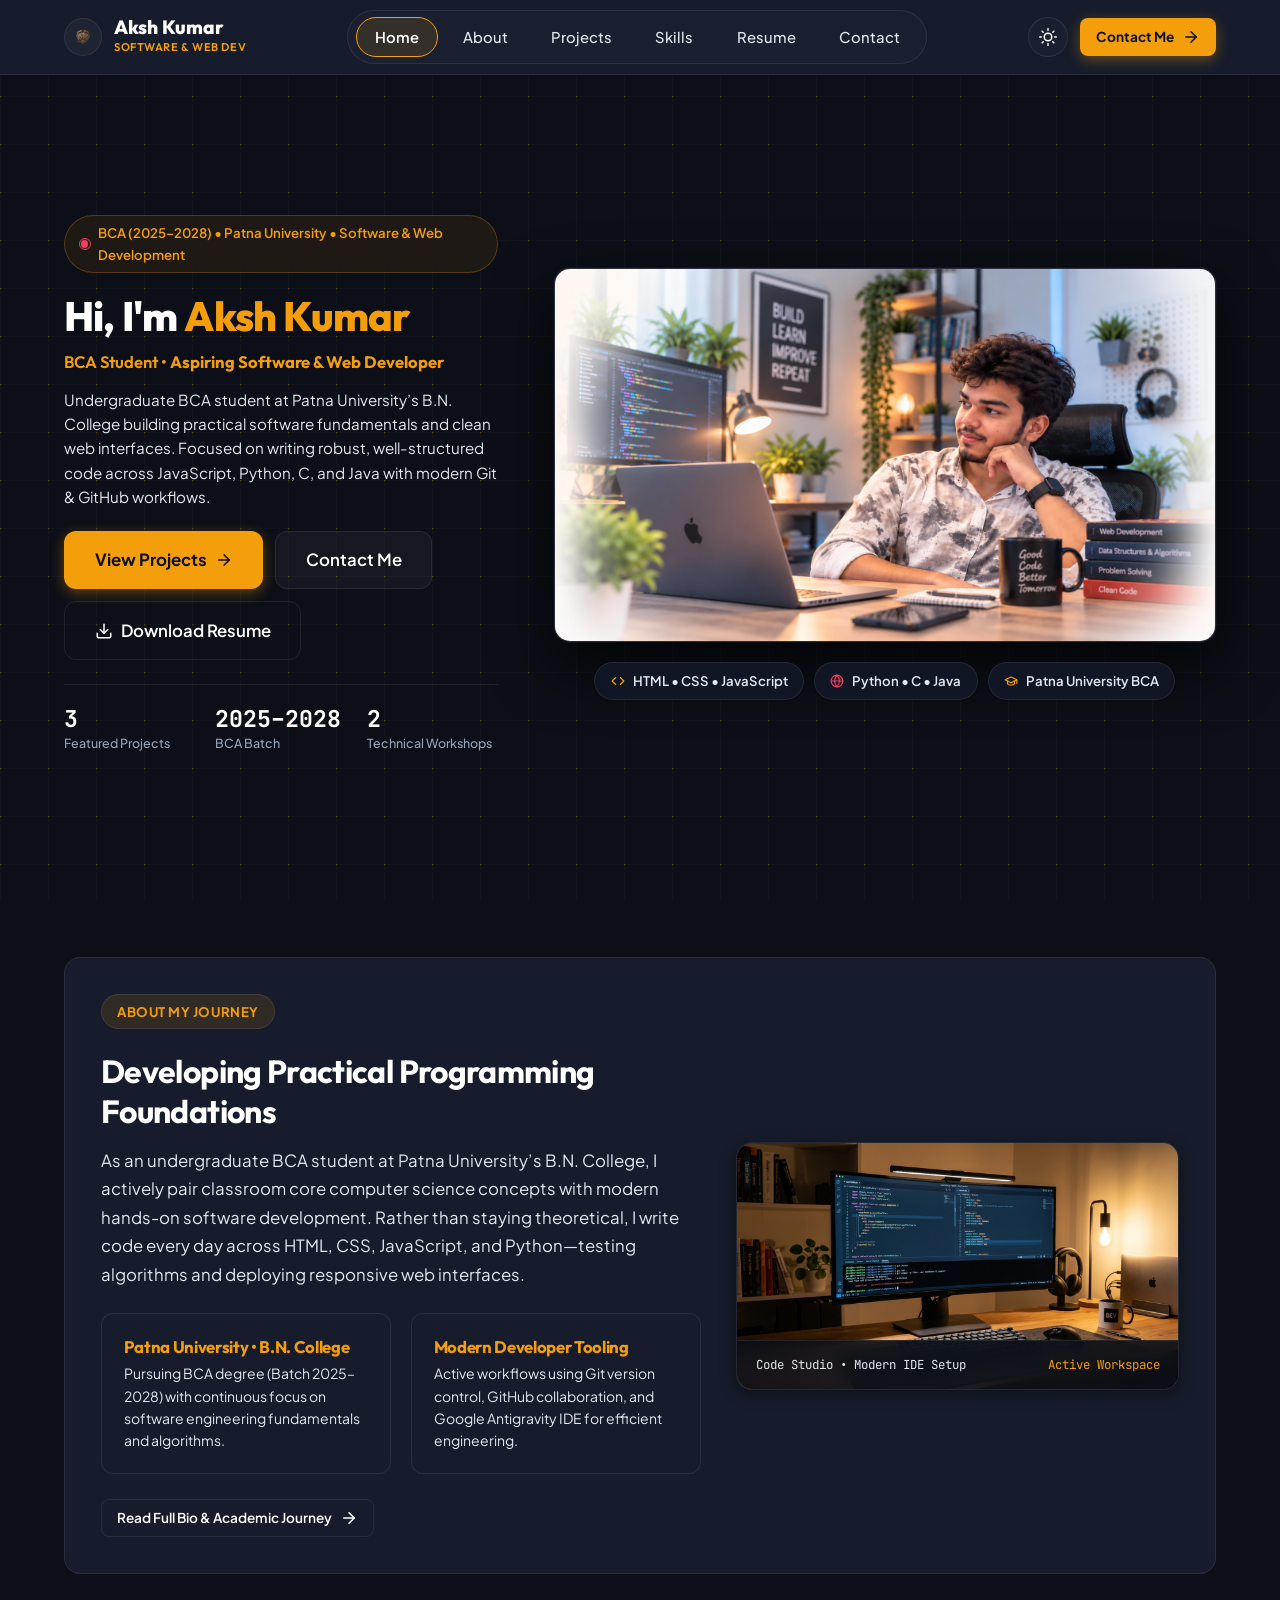
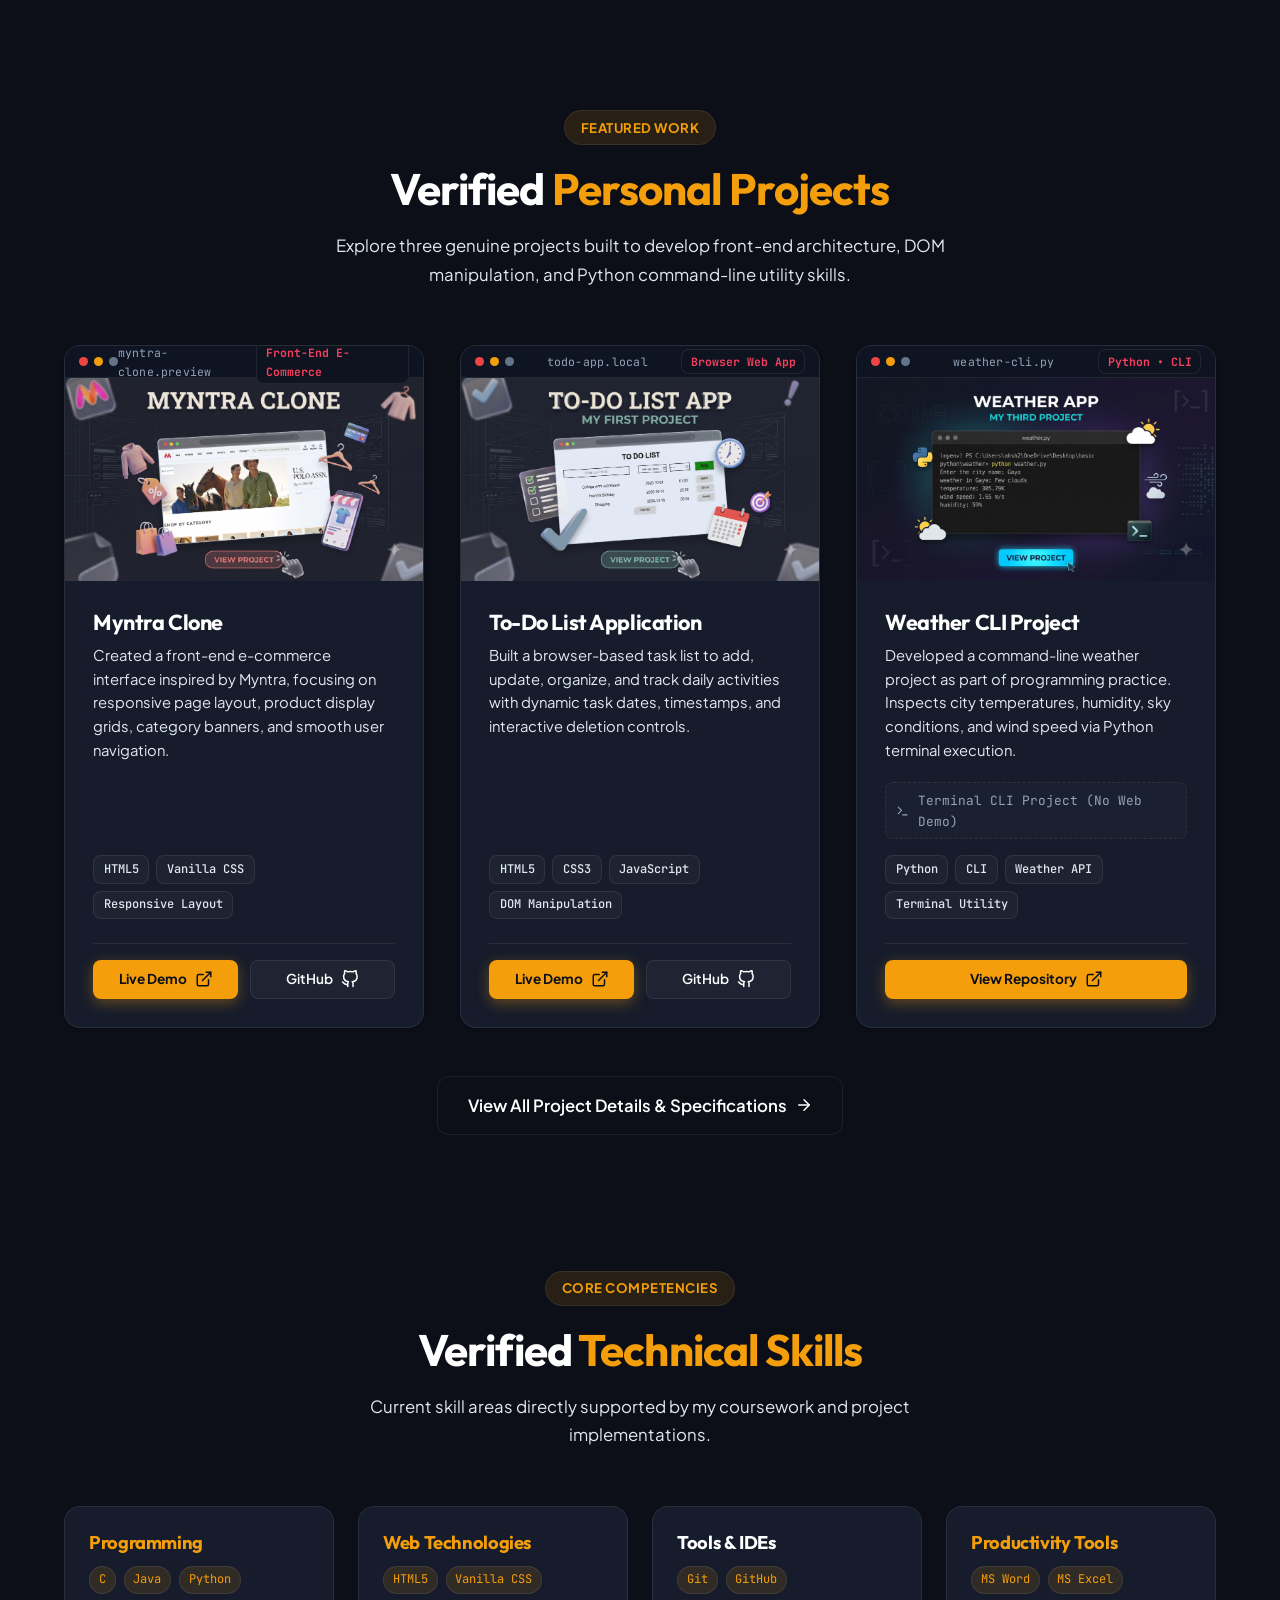
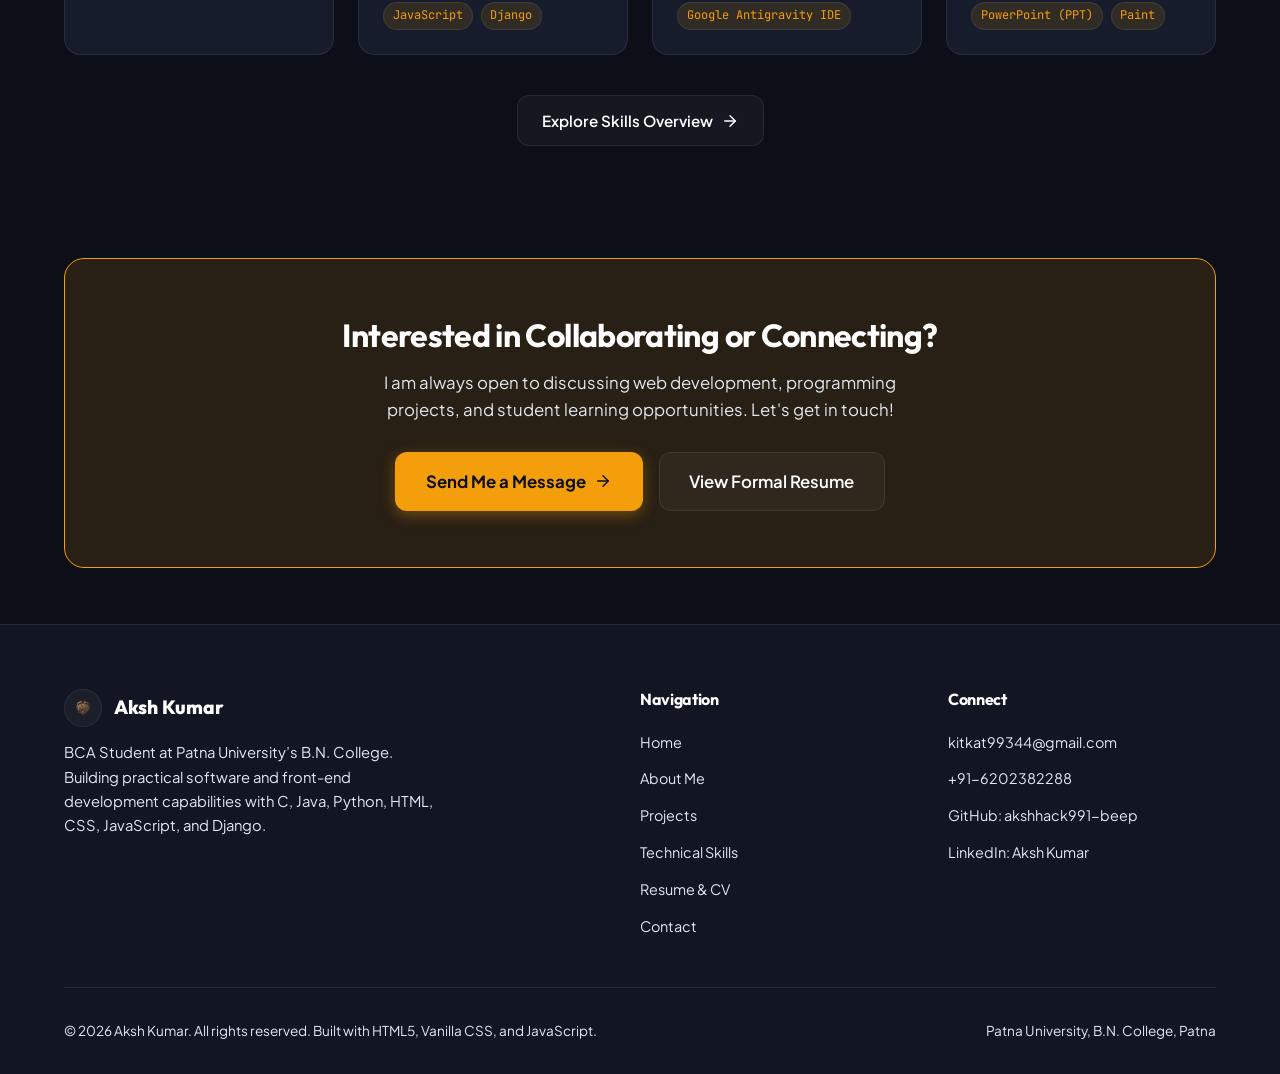
==== commit 47542290: "chore: update GitHub profile handle and links to akshhack991-beep" ====
--- a/index.html
+++ b/index.html
@@ -286,7 +286,7 @@
                     <line x1="10" y1="14" x2="21" y2="3"></line>
                   </svg>
                 </a>
-                <a href="https://github.com/akshkumar3156-art" target="_blank" rel="noopener noreferrer" class="btn btn-secondary btn-sm" aria-label="View Myntra Clone author GitHub">
+                <a href="https://github.com/akshhack991-beep" target="_blank" rel="noopener noreferrer" class="btn btn-secondary btn-sm" aria-label="View Myntra Clone author GitHub">
                   GitHub
                   <svg viewBox="0 0 24 24" fill="none" stroke="currentColor" stroke-width="2" stroke-linecap="round" stroke-linejoin="round" width="14" height="14" aria-hidden="true">
                     <path d="M9 19c-5 1.5-5-2.5-7-3m14 6v-3.87a3.37 3.37 0 0 0-.94-2.61c3.14-.35 6.44-1.54 6.44-7A5.44 5.44 0 0 0 20 4.77 5.07 5.07 0 0 0 19.91 1S18.73.65 16 2.48a13.38 13.38 0 0 0-7 0C6.27.65 5.09 1 5.09 1A5.07 5.07 0 0 0 5 4.77a5.44 5.44 0 0 0-1.5 3.78c0 5.42 3.3 6.61 6.44 7A3.37 3.37 0 0 0 9 18.13V22"></path>
@@ -322,7 +322,7 @@
                 <span class="tech-tag">DOM Manipulation</span>
               </div>
               <div class="project-links">
-                <a href="https://akshkumar3156-art.github.io/ToDoList/" target="_blank" rel="noopener noreferrer" class="btn btn-primary btn-sm">
+                <a href="https://akshhack991-beep.github.io/ToDoList/" target="_blank" rel="noopener noreferrer" class="btn btn-primary btn-sm">
                   Live Demo
                   <svg viewBox="0 0 24 24" fill="none" stroke="currentColor" stroke-width="2" stroke-linecap="round" stroke-linejoin="round" width="14" height="14" aria-hidden="true">
                     <path d="M18 13v6a2 2 0 0 1-2 2H5a2 2 0 0 1-2-2V8a2 2 0 0 1 2-2h6"></path>
@@ -330,7 +330,7 @@
                     <line x1="10" y1="14" x2="21" y2="3"></line>
                   </svg>
                 </a>
-                <a href="https://github.com/akshkumar3156-art" target="_blank" rel="noopener noreferrer" class="btn btn-secondary btn-sm" aria-label="View To-Do List author GitHub">
+                <a href="https://github.com/akshhack991-beep" target="_blank" rel="noopener noreferrer" class="btn btn-secondary btn-sm" aria-label="View To-Do List author GitHub">
                   GitHub
                   <svg viewBox="0 0 24 24" fill="none" stroke="currentColor" stroke-width="2" stroke-linecap="round" stroke-linejoin="round" width="14" height="14" aria-hidden="true">
                     <path d="M9 19c-5 1.5-5-2.5-7-3m14 6v-3.87a3.37 3.37 0 0 0-.94-2.61c3.14-.35 6.44-1.54 6.44-7A5.44 5.44 0 0 0 20 4.77 5.07 5.07 0 0 0 19.91 1S18.73.65 16 2.48a13.38 13.38 0 0 0-7 0C6.27.65 5.09 1 5.09 1A5.07 5.07 0 0 0 5 4.77a5.44 5.44 0 0 0-1.5 3.78c0 5.42 3.3 6.61 6.44 7A3.37 3.37 0 0 0 9 18.13V22"></path>
@@ -373,7 +373,7 @@
                 <span class="tech-tag">Terminal Utility</span>
               </div>
               <div class="project-links">
-                <a href="https://github.com/akshkumar3156-art/learning_projects" target="_blank" rel="noopener noreferrer" class="btn btn-primary btn-sm" style="flex: 2;">
+                <a href="https://github.com/akshhack991-beep/learning_projects" target="_blank" rel="noopener noreferrer" class="btn btn-primary btn-sm" style="flex: 2;">
                   View Repository
                   <svg viewBox="0 0 24 24" fill="none" stroke="currentColor" stroke-width="2" stroke-linecap="round" stroke-linejoin="round" width="14" height="14" aria-hidden="true">
                     <path d="M18 13v6a2 2 0 0 1-2 2H5a2 2 0 0 1-2-2V8a2 2 0 0 1 2-2h6"></path>
@@ -531,8 +531,8 @@
               </a>
             </li>
             <li>
-              <a href="https://github.com/akshkumar3156-art" target="_blank" rel="noopener noreferrer" class="footer-link">
-                GitHub: akshkumar3156-art
+              <a href="https://github.com/akshhack991-beep" target="_blank" rel="noopener noreferrer" class="footer-link">
+                GitHub: akshhack991-beep
               </a>
             </li>
             <li>
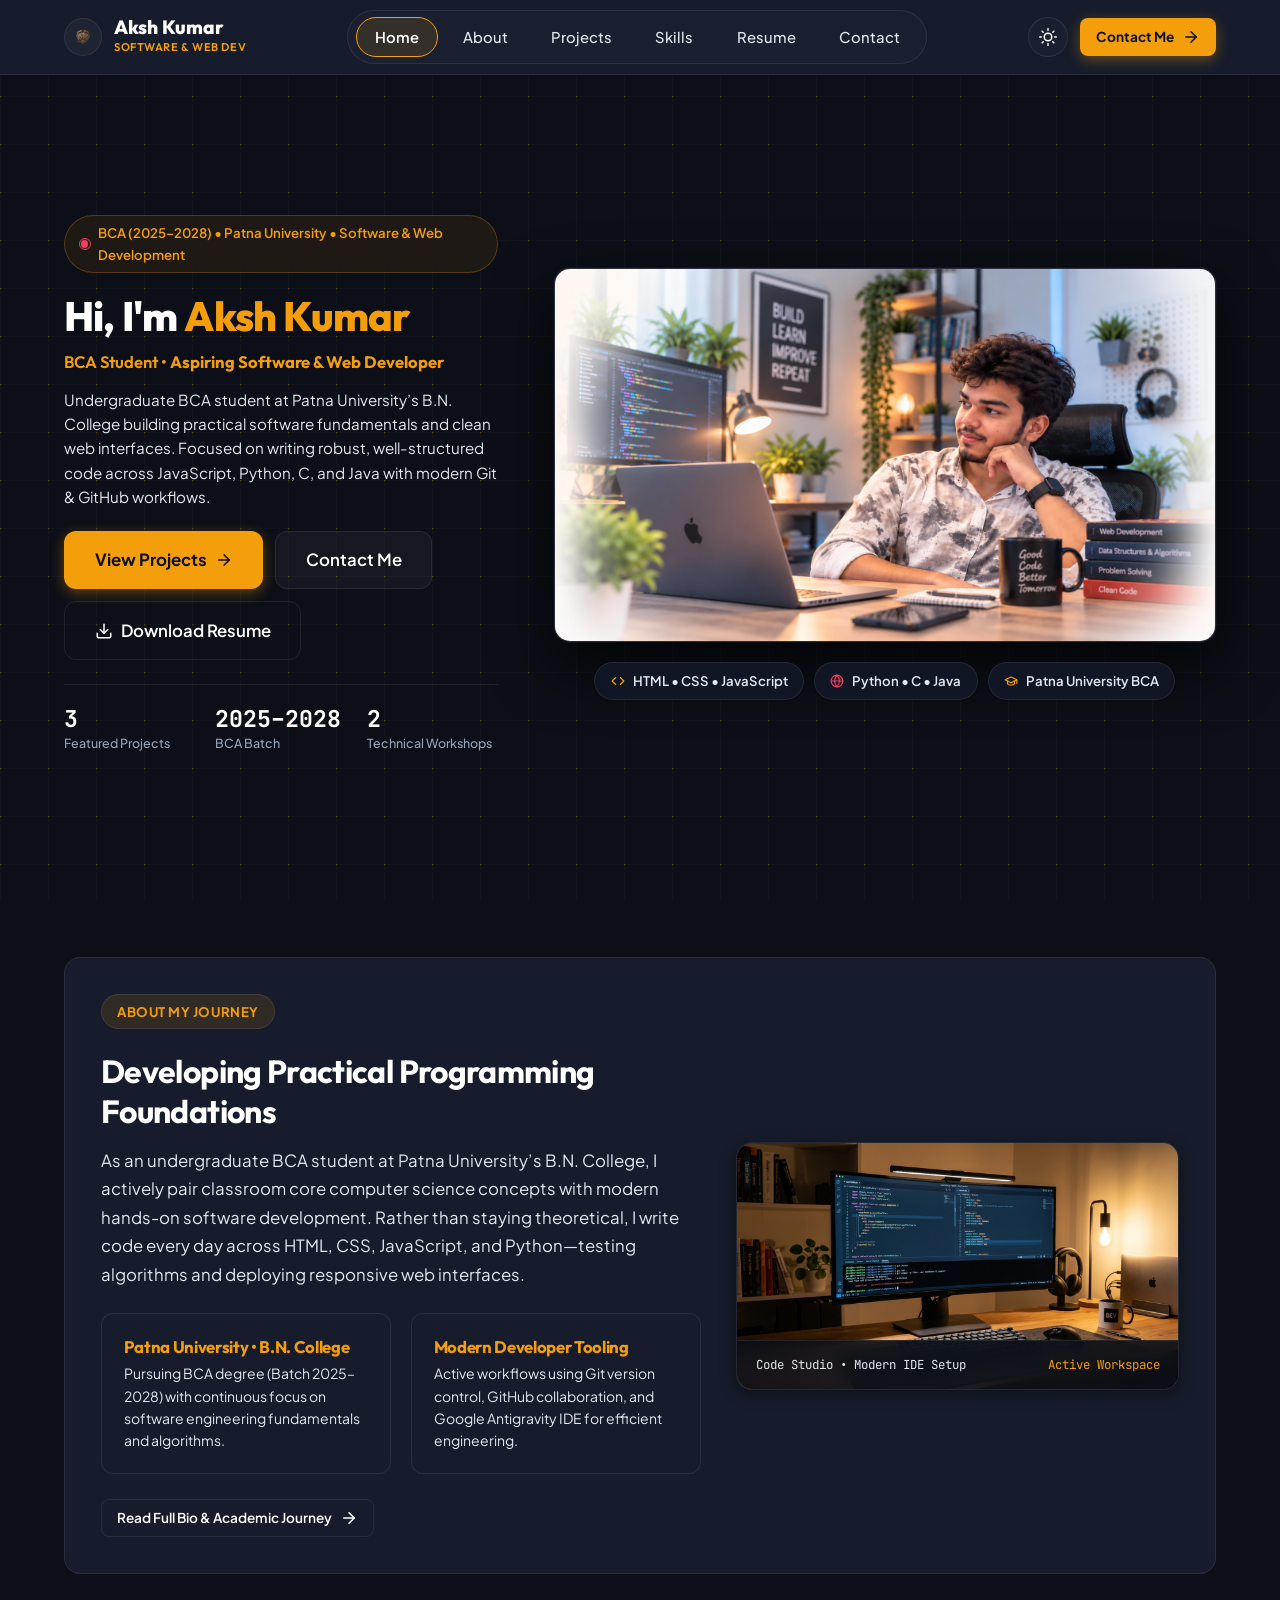
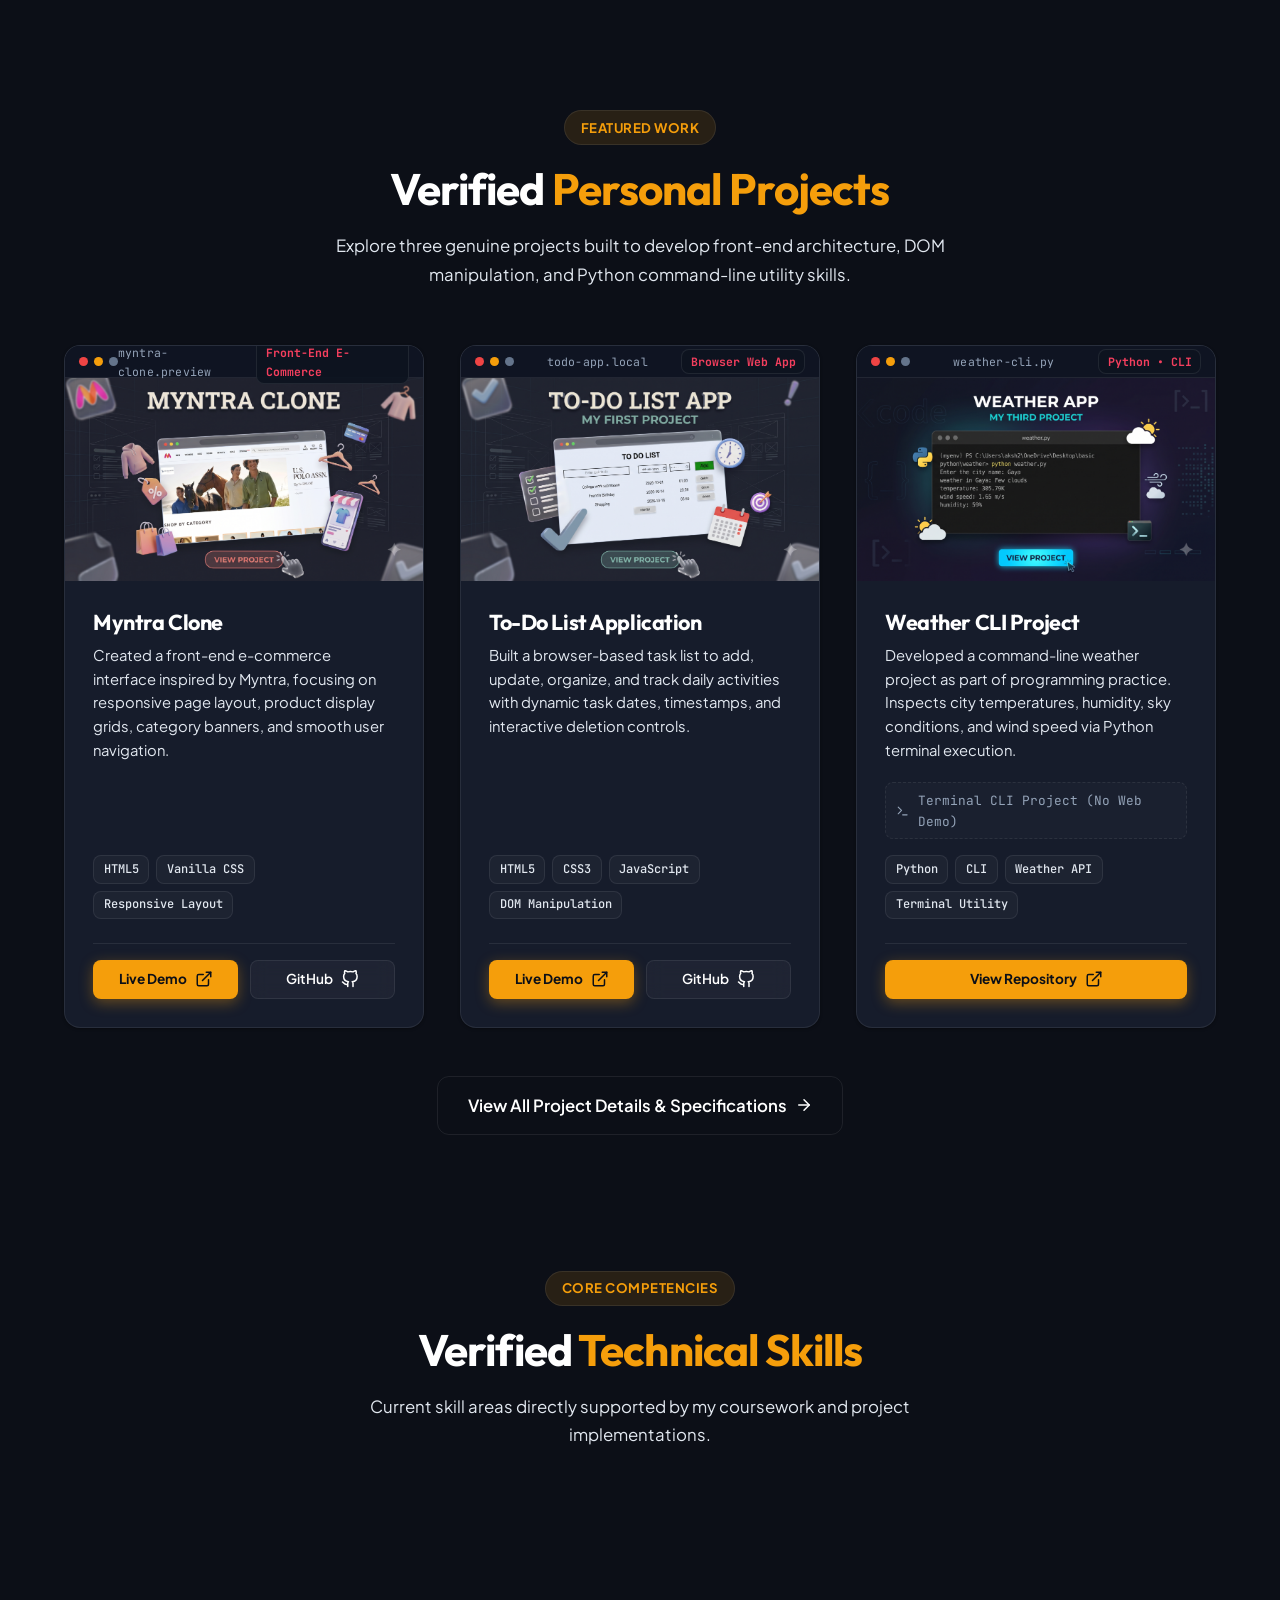
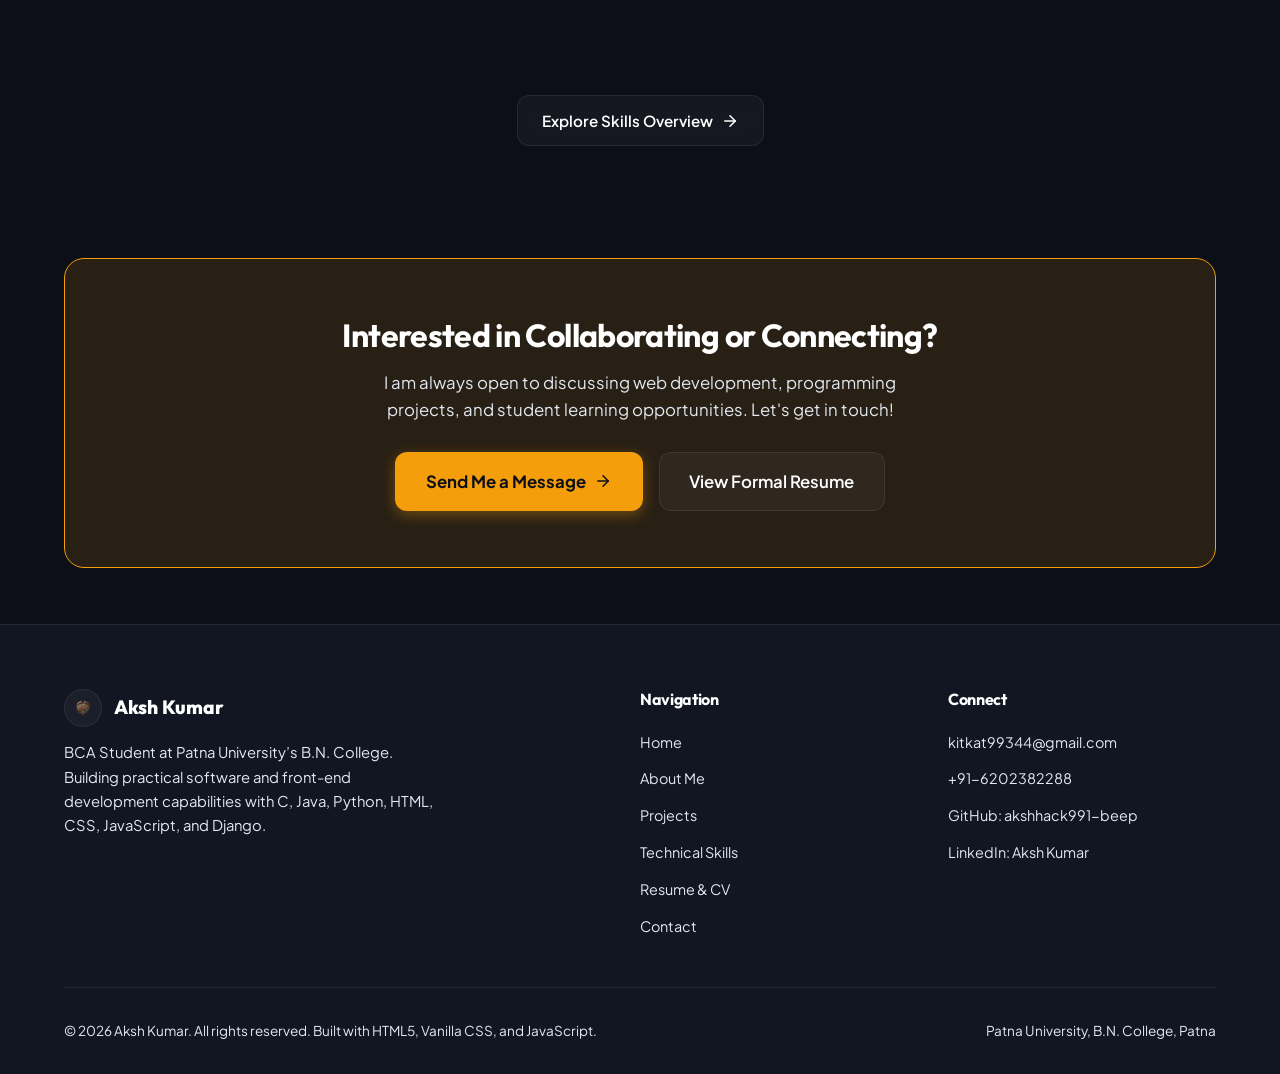
==== commit d0665440: "fix: correct To-Do List live demo URL to akshkumar3156-art.github.io/ToDoList" ====
--- a/index.html
+++ b/index.html
@@ -322,7 +322,7 @@
                 <span class="tech-tag">DOM Manipulation</span>
               </div>
               <div class="project-links">
-                <a href="https://akshhack991-beep.github.io/ToDoList/" target="_blank" rel="noopener noreferrer" class="btn btn-primary btn-sm">
+                <a href="https://akshkumar3156-art.github.io/ToDoList/" target="_blank" rel="noopener noreferrer" class="btn btn-primary btn-sm">
                   Live Demo
                   <svg viewBox="0 0 24 24" fill="none" stroke="currentColor" stroke-width="2" stroke-linecap="round" stroke-linejoin="round" width="14" height="14" aria-hidden="true">
                     <path d="M18 13v6a2 2 0 0 1-2 2H5a2 2 0 0 1-2-2V8a2 2 0 0 1 2-2h6"></path>
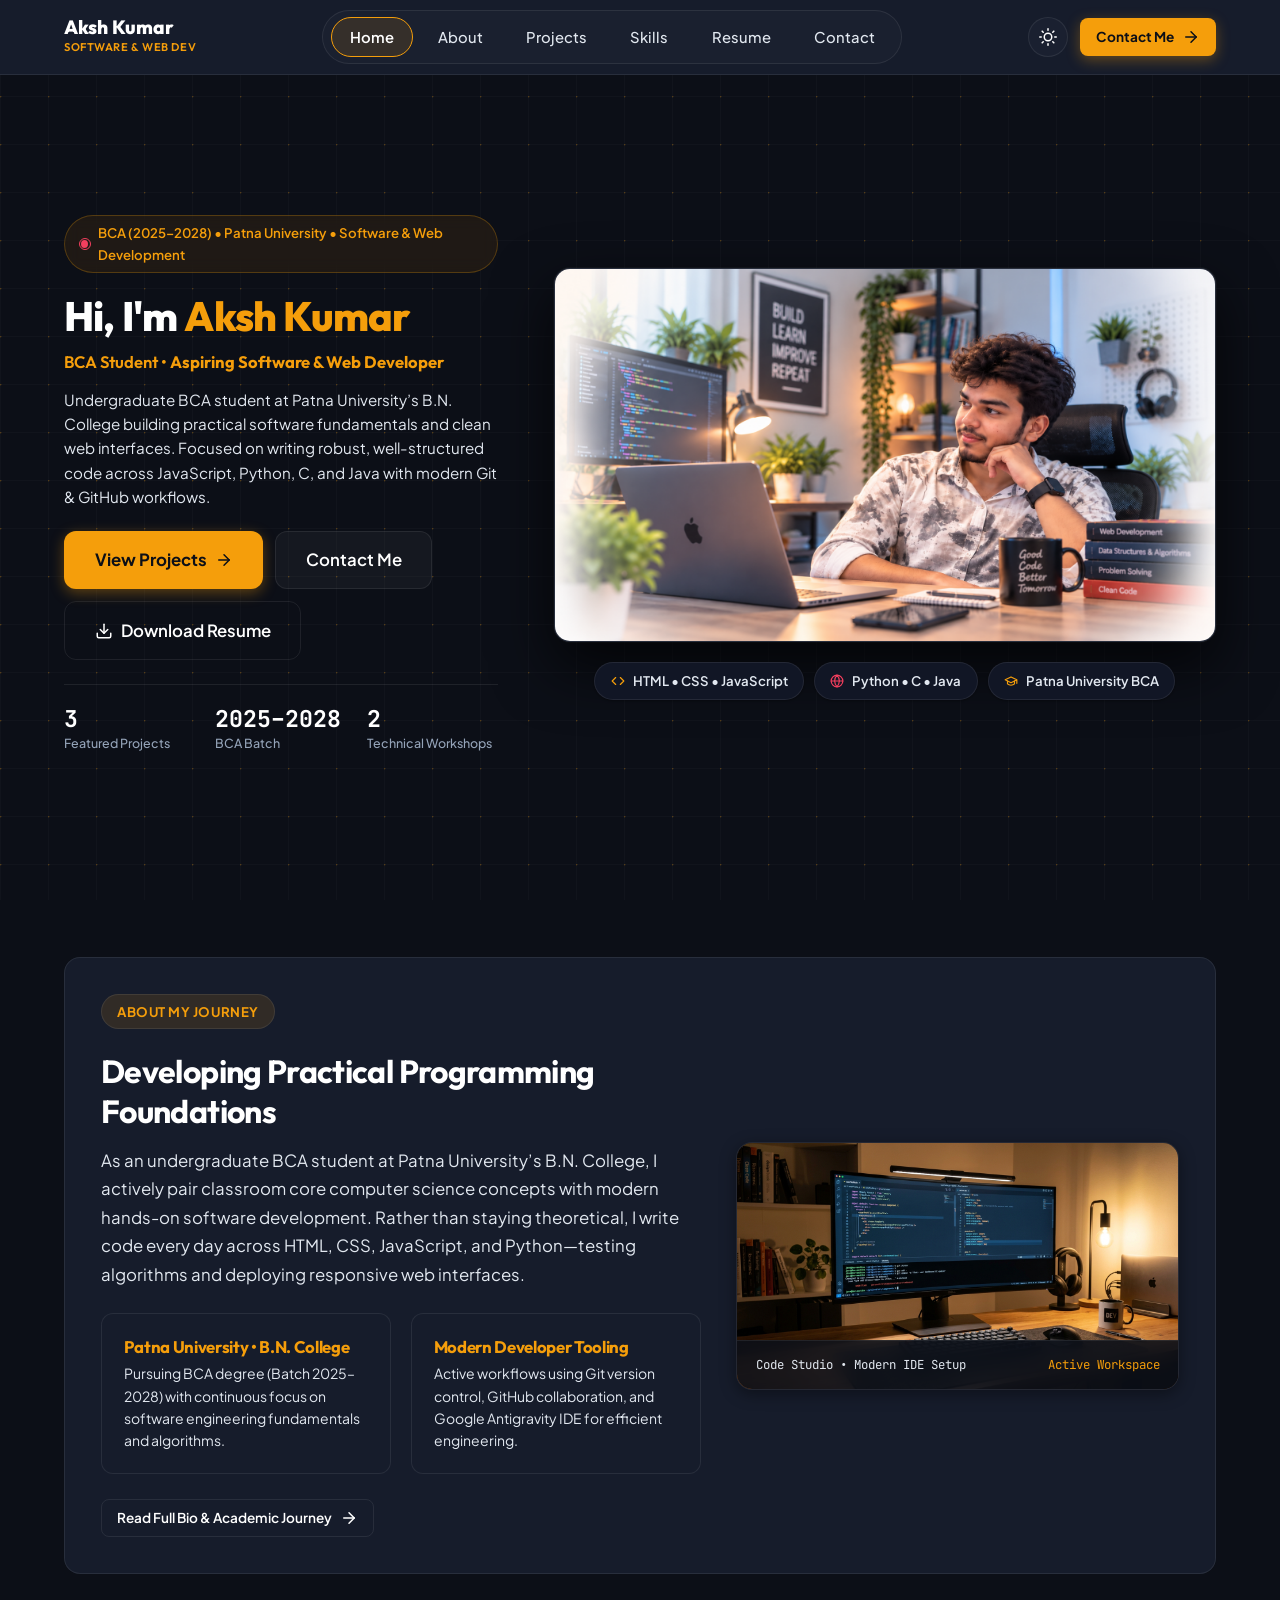
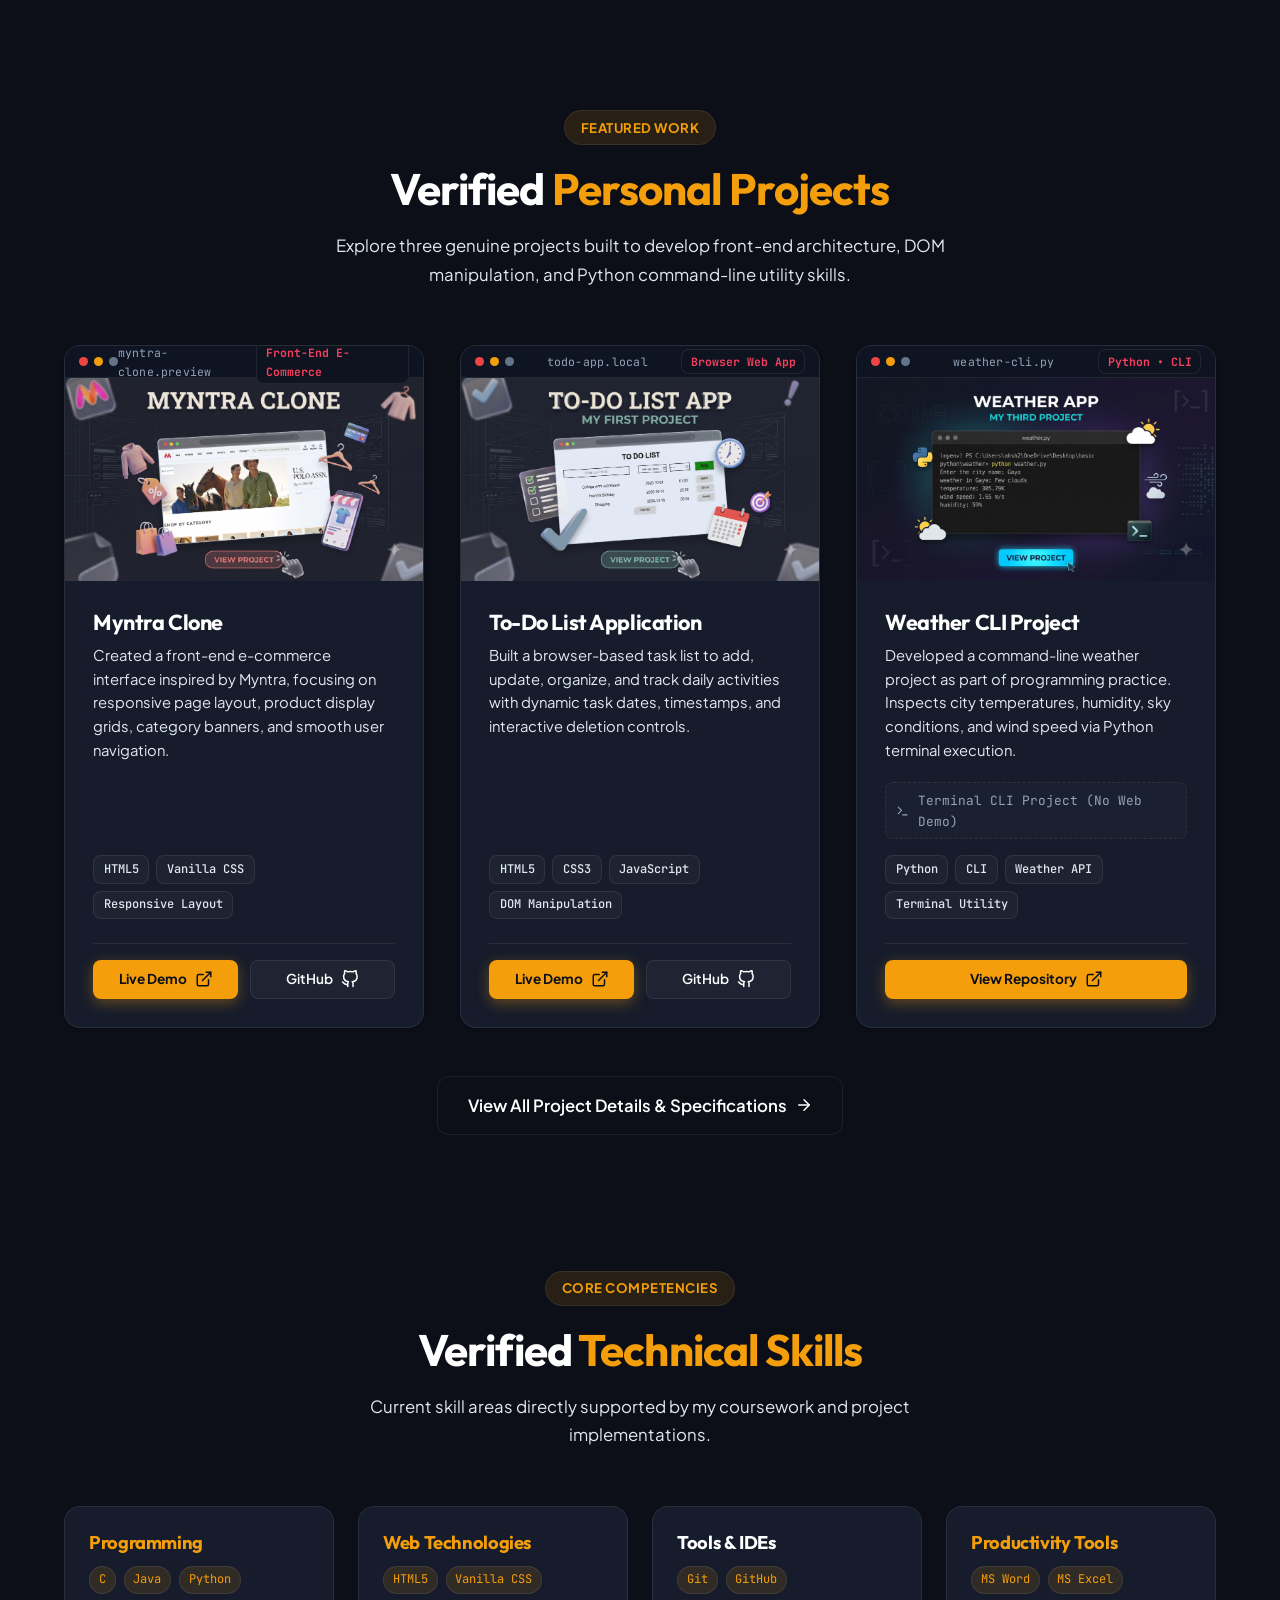
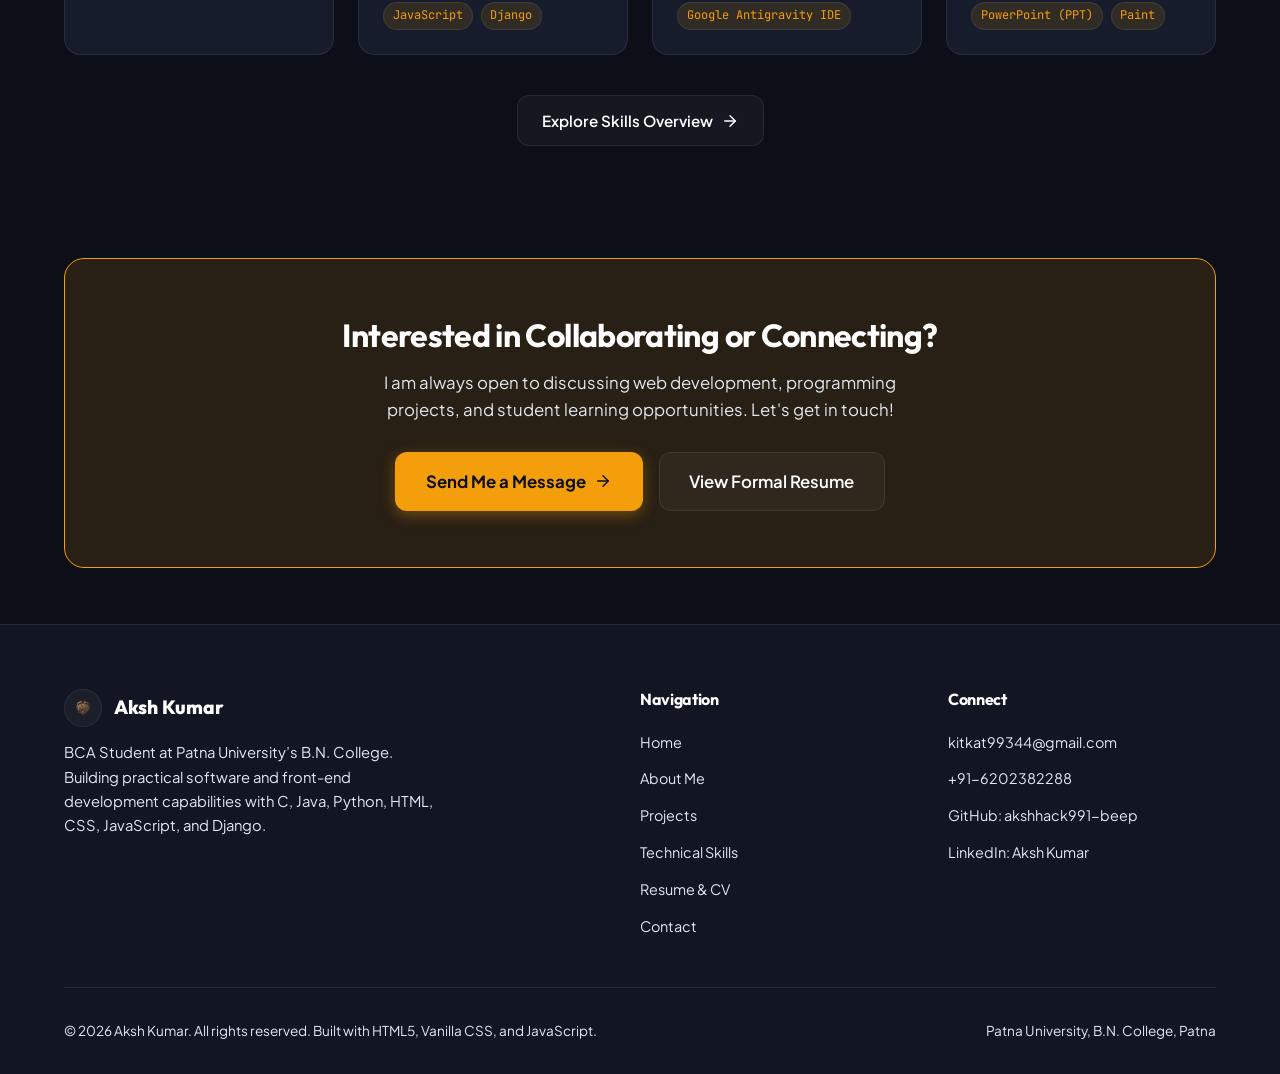
==== commit e32a73cf: "fix(mobile): resolve horizontal scroll, remove top header logo, and prevent name splitting across li" ====
--- a/index.html
+++ b/index.html
@@ -15,9 +15,8 @@
        ========================================================================= -->
   <header class="site-header" id="siteHeader">
     <div class="container nav-container">
-      <!-- Brand Logo / Wordmark -->
+      <!-- Brand Wordmark -->
       <a href="index.html" class="brand-link" aria-label="Aksh Kumar Portfolio Home">
-        <img src="assets/images/kitkat-logo.png" alt="Aksh Kumar Emblem" class="brand-emblem" width="38" height="38">
         <span class="brand-text">
           <span class="brand-name">Aksh Kumar</span>
           <span class="brand-sub">Software &amp; Web Dev</span>
@@ -102,11 +101,11 @@
           <div class="hero-content">
             <div class="status-badge hero-stagger-1">
               <span class="status-dot"></span>
-              <span>BCA (2025–2028) &bull; Patna University &bull; Software &amp; Web Development</span>
+              <span class="status-badge-text">BCA (2025–2028) &bull; Patna University &bull; Software &amp; Web Development</span>
             </div>
 
             <h1 class="hero-title hero-stagger-2">
-              Hi, I'm <span class="hero-name-highlight">Aksh Kumar</span>
+              <span class="hero-greeting">Hi, I'm</span> <span class="hero-name-highlight">Aksh Kumar</span>
             </h1>
 
             <p class="hero-subtitle hero-stagger-3">
--- a/css/style.css
+++ b/css/style.css
@@ -133,6 +133,9 @@
   scroll-behavior: smooth;
   -webkit-font-smoothing: antialiased;
   -moz-osx-font-smoothing: grayscale;
+  overflow-x: hidden;
+  max-width: 100%;
+  width: 100%;
 }
 
 body {
@@ -147,6 +150,8 @@
   display: flex;
   flex-direction: column;
   overflow-x: hidden;
+  max-width: 100%;
+  width: 100%;
   position: relative;
   transition: background-color var(--transition-base), color var(--transition-base);
 }
@@ -203,6 +208,14 @@
   margin-right: auto;
   padding-left: 1.5rem;
   padding-right: 1.5rem;
+  box-sizing: border-box;
+}
+
+@media (max-width: 480px) {
+  .container {
+    padding-left: 1rem;
+    padding-right: 1rem;
+  }
 }
 
 .section {
@@ -633,6 +646,12 @@
   font-weight: 600;
   margin-bottom: 1.25rem;
   backdrop-filter: blur(8px);
+  max-width: 100%;
+  box-sizing: border-box;
+}
+
+.status-badge-text {
+  display: inline;
 }
 
 .status-dot {
@@ -667,6 +686,11 @@
   margin-bottom: 0.5rem;
 }
 
+.hero-name-highlight {
+  color: var(--accent-primary);
+  white-space: nowrap;
+}
+
 .hero-subtitle {
   font-size: clamp(1rem, 1.3vw, 1.15rem);
   font-weight: 600;
@@ -722,11 +746,14 @@
   .hero-section {
     min-height: auto;
     padding: 1.25rem 0 2.5rem 0;
+    overflow-x: hidden;
   }
   .hero-grid {
     display: flex;
     flex-direction: column;
     gap: 1.5rem;
+    width: 100%;
+    max-width: 100%;
   }
   /* On mobile and tablets, show image first at top so it is immediately visible with no scroll! */
   .hero-visual-wrapper {
@@ -739,6 +766,8 @@
     order: 2;
     align-items: center;
     text-align: center;
+    width: 100%;
+    max-width: 100%;
   }
   .hero-description {
     text-align: center;
@@ -749,22 +778,70 @@
   }
   .hero-stats-bar {
     text-align: center;
-  }
-}
-
-@media (max-width: 540px) {
+    width: 100%;
+  }
+}
+
+@media (max-width: 600px) {
+  .status-badge {
+    display: inline-flex;
+    align-items: flex-start;
+    border-radius: var(--radius-md);
+    padding: 0.4rem 0.75rem;
+    font-size: 0.76rem;
+    line-height: 1.35;
+    text-align: left;
+    white-space: normal;
+    word-break: break-word;
+    max-width: 100%;
+  }
+  .status-dot {
+    flex-shrink: 0;
+    margin-top: 4px;
+  }
+
+  .hero-title {
+    font-size: clamp(1.85rem, 7.5vw, 2.35rem);
+    line-height: 1.2;
+    margin-bottom: 0.4rem;
+  }
+
+  .hero-greeting {
+    display: block;
+    font-size: 1.25rem;
+    font-weight: 600;
+    color: var(--text-secondary);
+    margin-bottom: 0.15rem;
+  }
+
+  .hero-name-highlight {
+    display: inline-block;
+    white-space: nowrap;
+    color: var(--accent-primary);
+  }
+
+  .hero-subtitle {
+    font-size: 0.95rem;
+    line-height: 1.4;
+  }
+
   .hero-stats-bar {
-    gap: 0.75rem;
+    grid-template-columns: repeat(3, minmax(0, 1fr));
+    gap: 0.5rem;
+    width: 100%;
   }
   .stat-number {
-    font-size: 1.25rem;
+    font-size: 1.2rem;
   }
   .stat-label {
-    font-size: 0.7rem;
-  }
+    font-size: 0.68rem;
+    line-height: 1.2;
+  }
+
   .hero-actions {
     flex-direction: column;
     width: 100%;
+    gap: 0.65rem;
   }
   .hero-actions .btn {
     width: 100%;
@@ -922,6 +999,35 @@
 /* --------------------------------------------------------------------------
    8. Project Cards
    -------------------------------------------------------------------------- */
+.filter-bar {
+  display: flex;
+  flex-wrap: wrap;
+  align-items: center;
+  justify-content: center;
+  gap: 0.65rem;
+  margin-bottom: 2.25rem;
+  width: 100%;
+}
+
+.filter-pill {
+  padding: 0.5rem 1.15rem;
+  border-radius: var(--radius-full);
+  background: var(--bg-surface);
+  border: 1px solid var(--border-subtle);
+  color: var(--text-secondary);
+  font-size: 0.875rem;
+  font-weight: 600;
+  cursor: pointer;
+  transition: all var(--transition-fast);
+}
+
+.filter-pill:hover,
+.filter-pill.active {
+  background: var(--gradient-accent-soft);
+  border-color: var(--accent-primary);
+  color: var(--accent-primary);
+}
+
 .projects-grid {
   display: grid;
   grid-template-columns: 1fr;
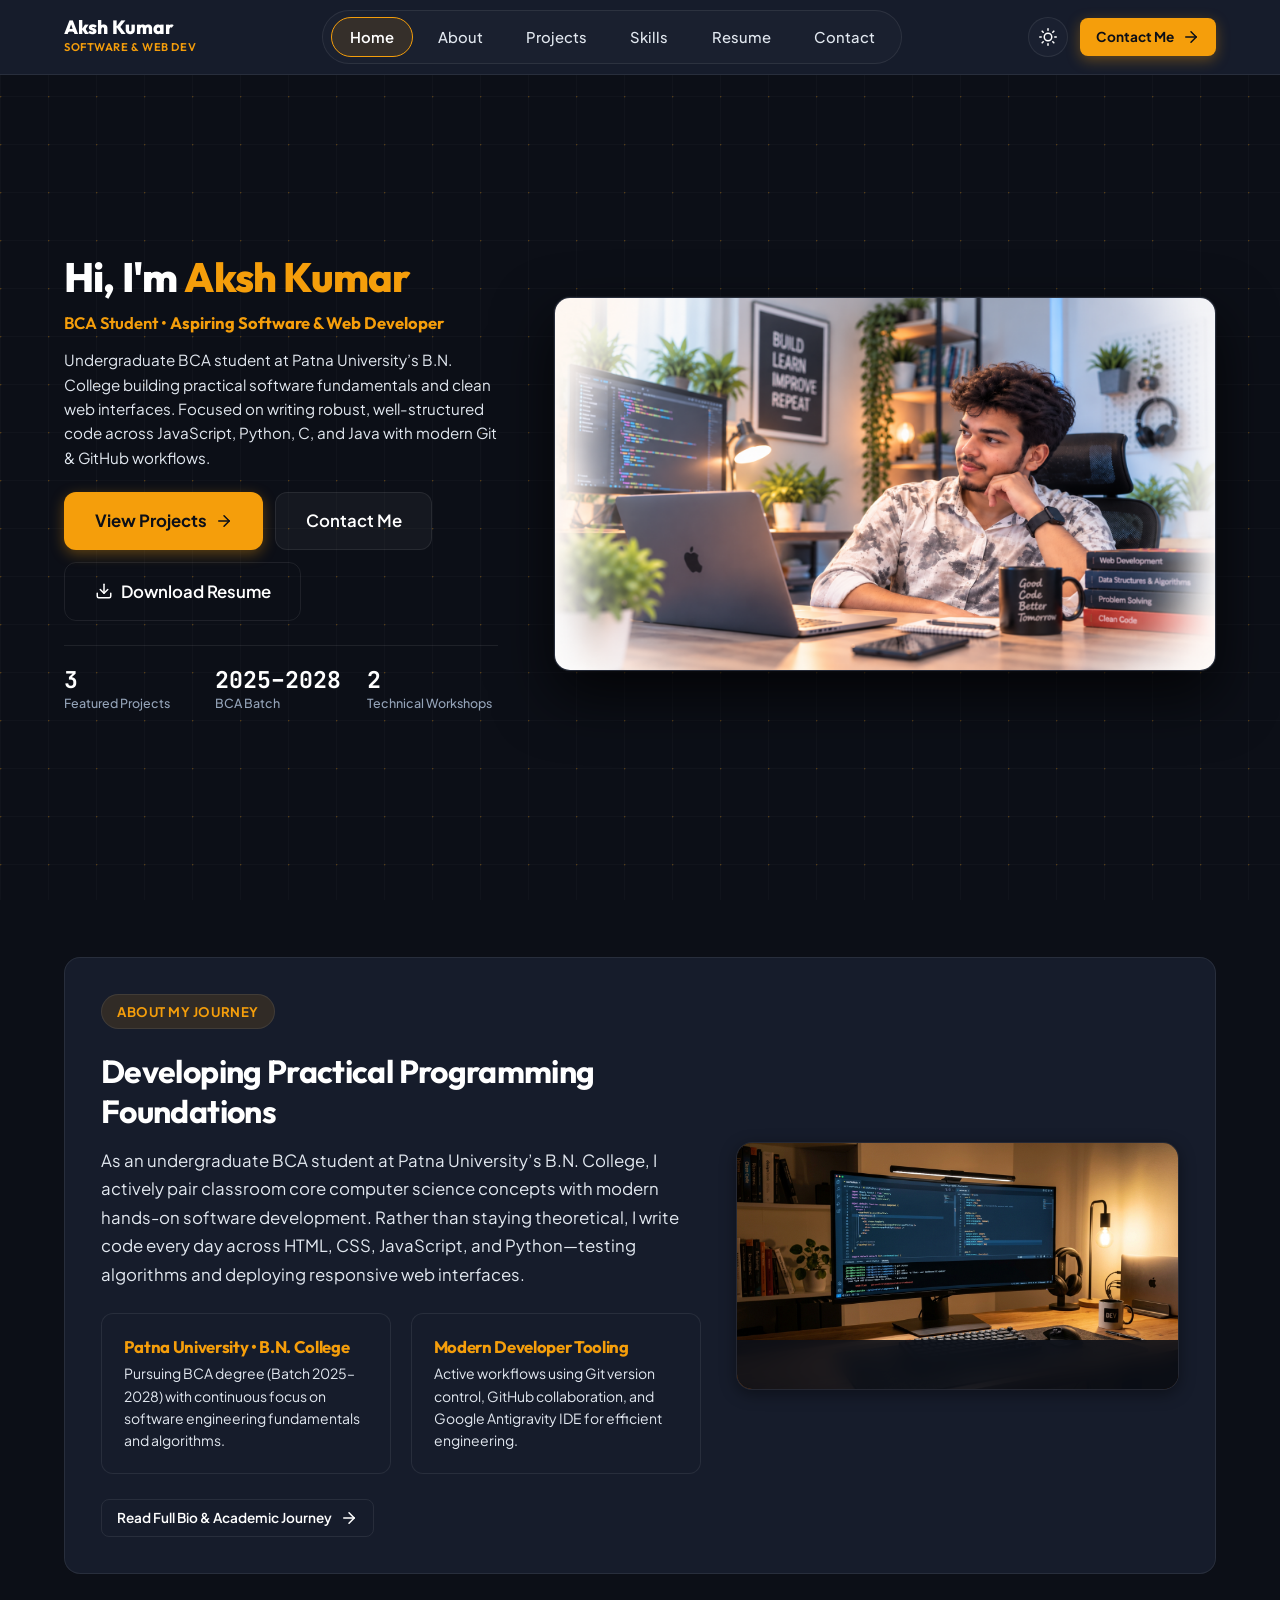
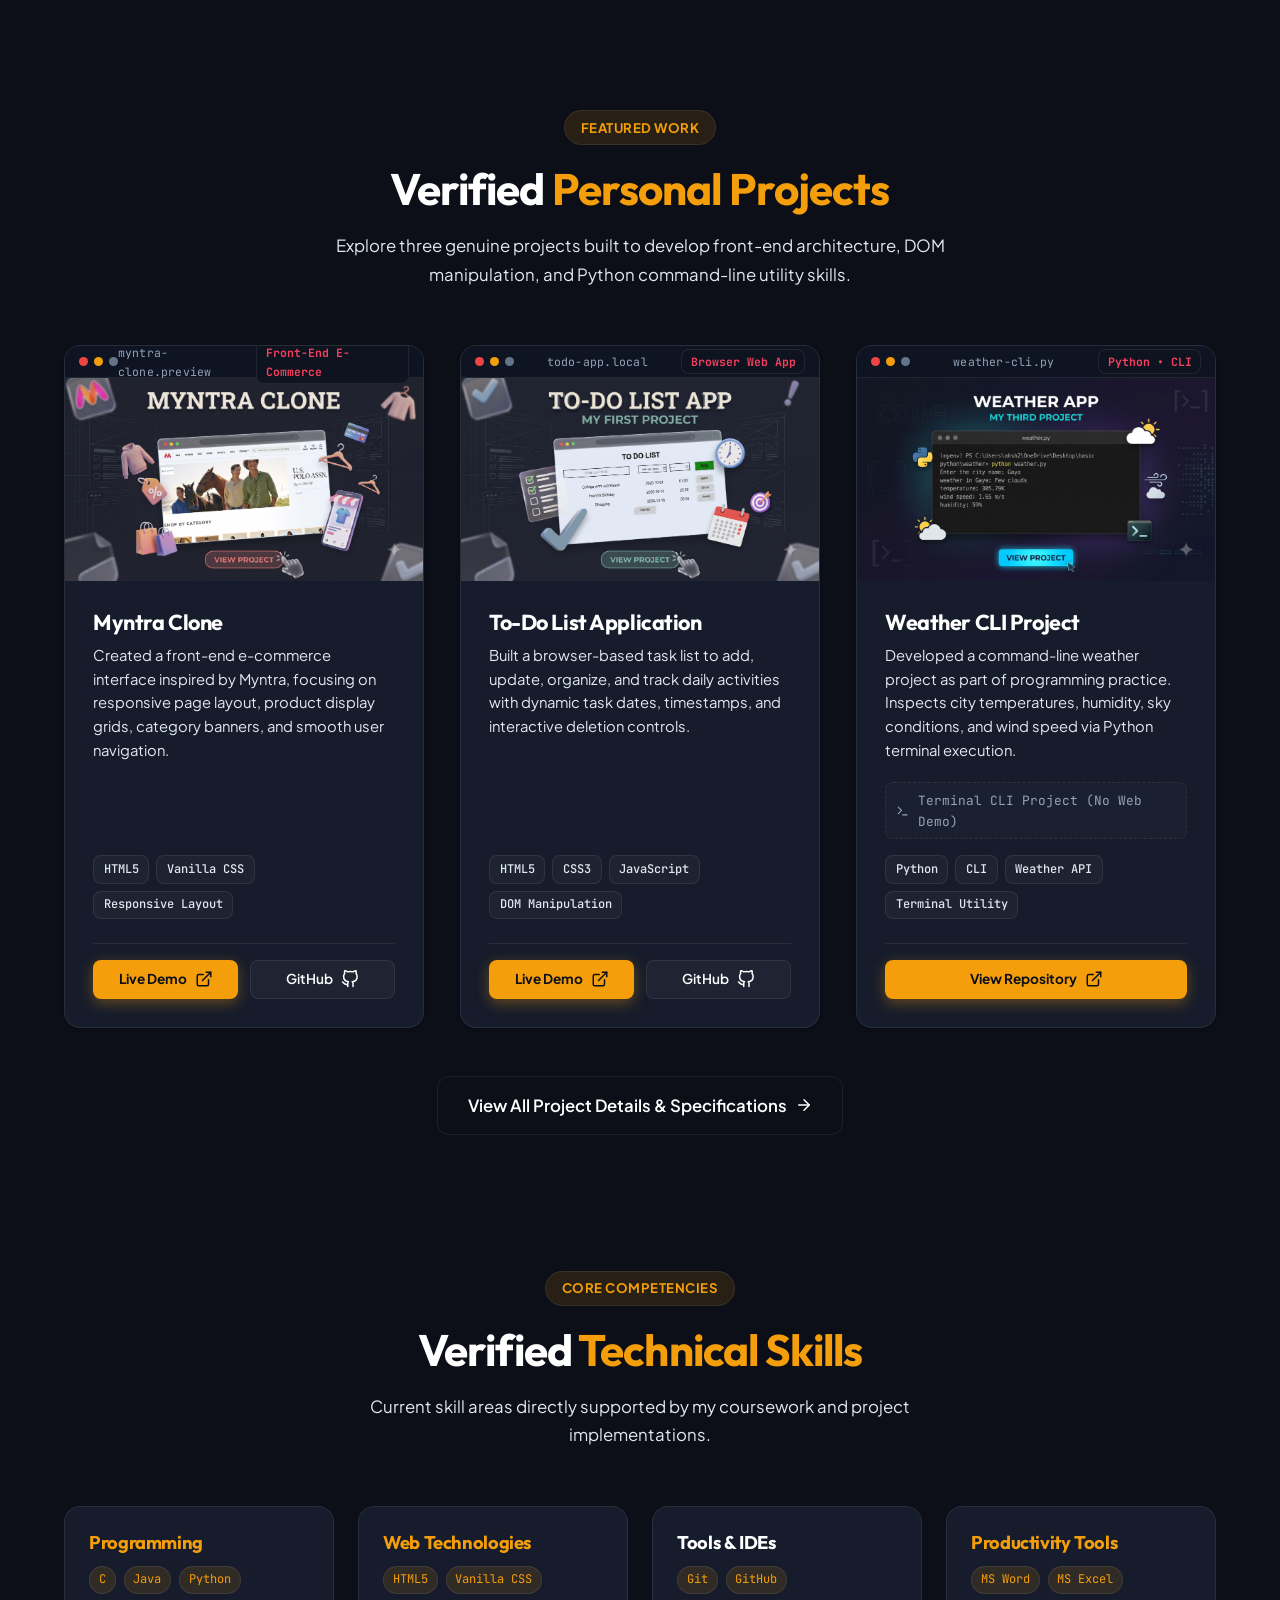
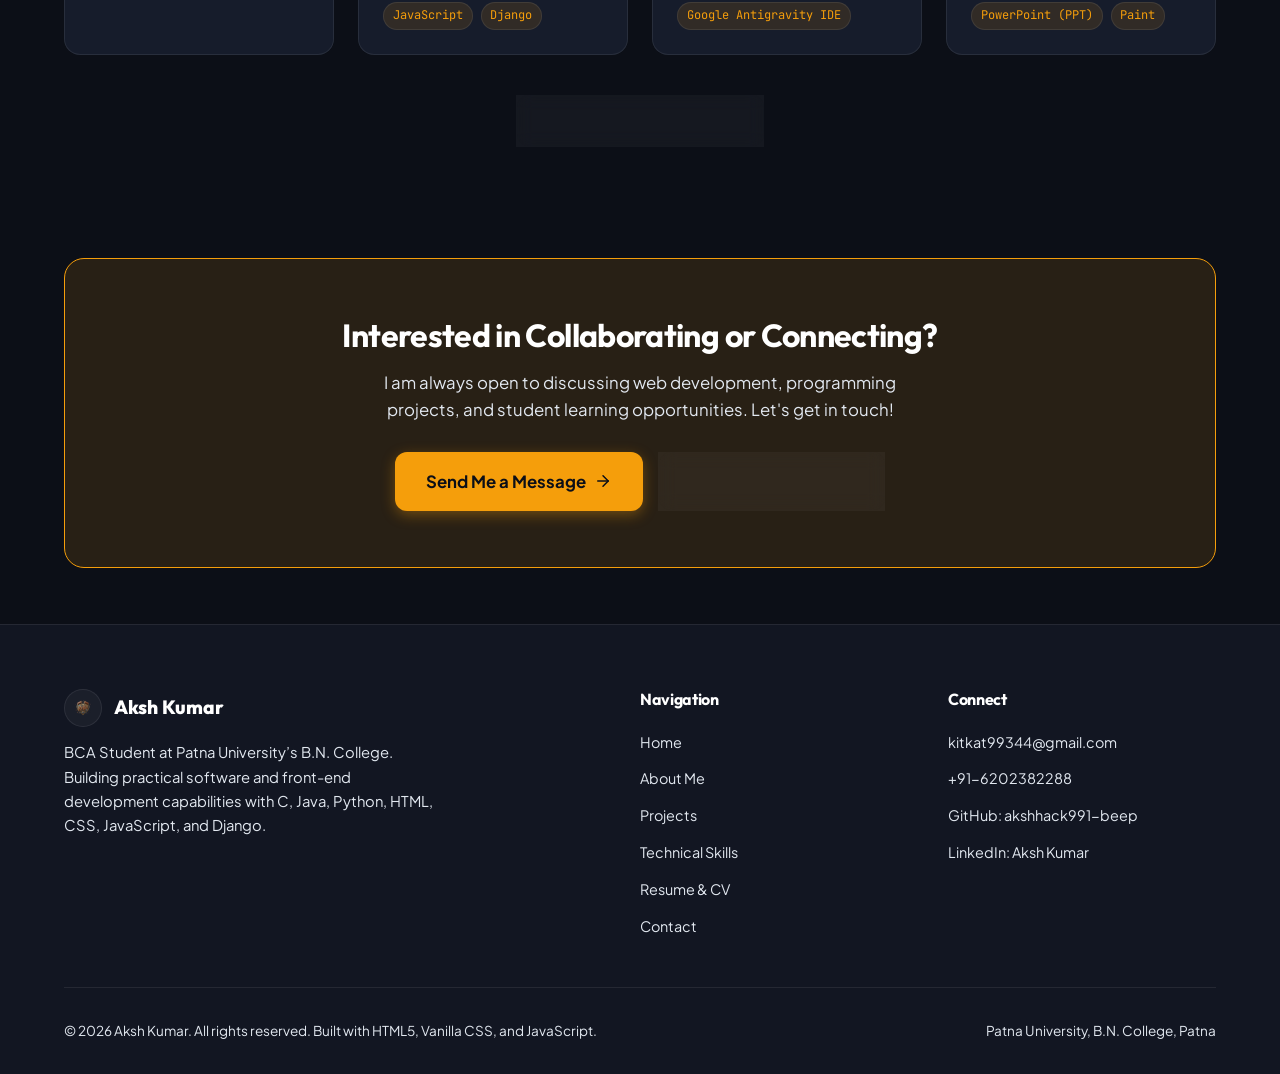
==== commit 4207e5d7: "fix(hero): remove hero tags for a clean, minimalist introduction" ====
--- a/index.html
+++ b/index.html
@@ -99,10 +99,7 @@
         <div class="hero-grid">
           <!-- Left Column: Introduction & CTAs -->
           <div class="hero-content">
-            <div class="status-badge hero-stagger-1">
-              <span class="status-dot"></span>
-              <span class="status-badge-text">BCA (2025–2028) &bull; Patna University &bull; Software &amp; Web Development</span>
-            </div>
+
 
             <h1 class="hero-title hero-stagger-2">
               <span class="hero-greeting">Hi, I'm</span> <span class="hero-name-highlight">Aksh Kumar</span>
@@ -163,31 +160,7 @@
                 <img src="assets/images/aksh-profile.png" alt="Aksh Kumar at his modern development workstation" class="hero-photo" width="1280" height="720" loading="eager">
               </div>
 
-              <!-- Refined Tech Dock (Neatly docked below workstation) -->
-              <div class="hero-tech-dock">
-                <span class="dock-pill">
-                  <svg viewBox="0 0 24 24" fill="none" stroke="var(--accent-primary)" stroke-width="2" stroke-linecap="round" stroke-linejoin="round" aria-hidden="true">
-                    <polyline points="16 18 22 12 16 6"></polyline>
-                    <polyline points="8 6 2 12 8 18"></polyline>
-                  </svg>
-                  HTML &bull; CSS &bull; JavaScript
-                </span>
-                <span class="dock-pill">
-                  <svg viewBox="0 0 24 24" fill="none" stroke="var(--accent-secondary)" stroke-width="2" stroke-linecap="round" stroke-linejoin="round" aria-hidden="true">
-                    <circle cx="12" cy="12" r="10"></circle>
-                    <line x1="2" y1="12" x2="22" y2="12"></line>
-                    <path d="M12 2a15.3 15.3 0 0 1 4 10 15.3 15.3 0 0 1-4 10 15.3 15.3 0 0 1-4-10 15.3 15.3 0 0 1 4-10z"></path>
-                  </svg>
-                  Python &bull; C &bull; Java
-                </span>
-                <span class="dock-pill">
-                  <svg viewBox="0 0 24 24" fill="none" stroke="var(--accent-primary)" stroke-width="2" stroke-linecap="round" stroke-linejoin="round" aria-hidden="true">
-                    <path d="M22 10v6M2 10l10-5 10 5-10 5z"></path>
-                    <path d="M6 12v5c3 3 9 3 12 0v-5"></path>
-                  </svg>
-                  Patna University BCA
-                </span>
-              </div>
+
             </div>
           </div>
         </div>
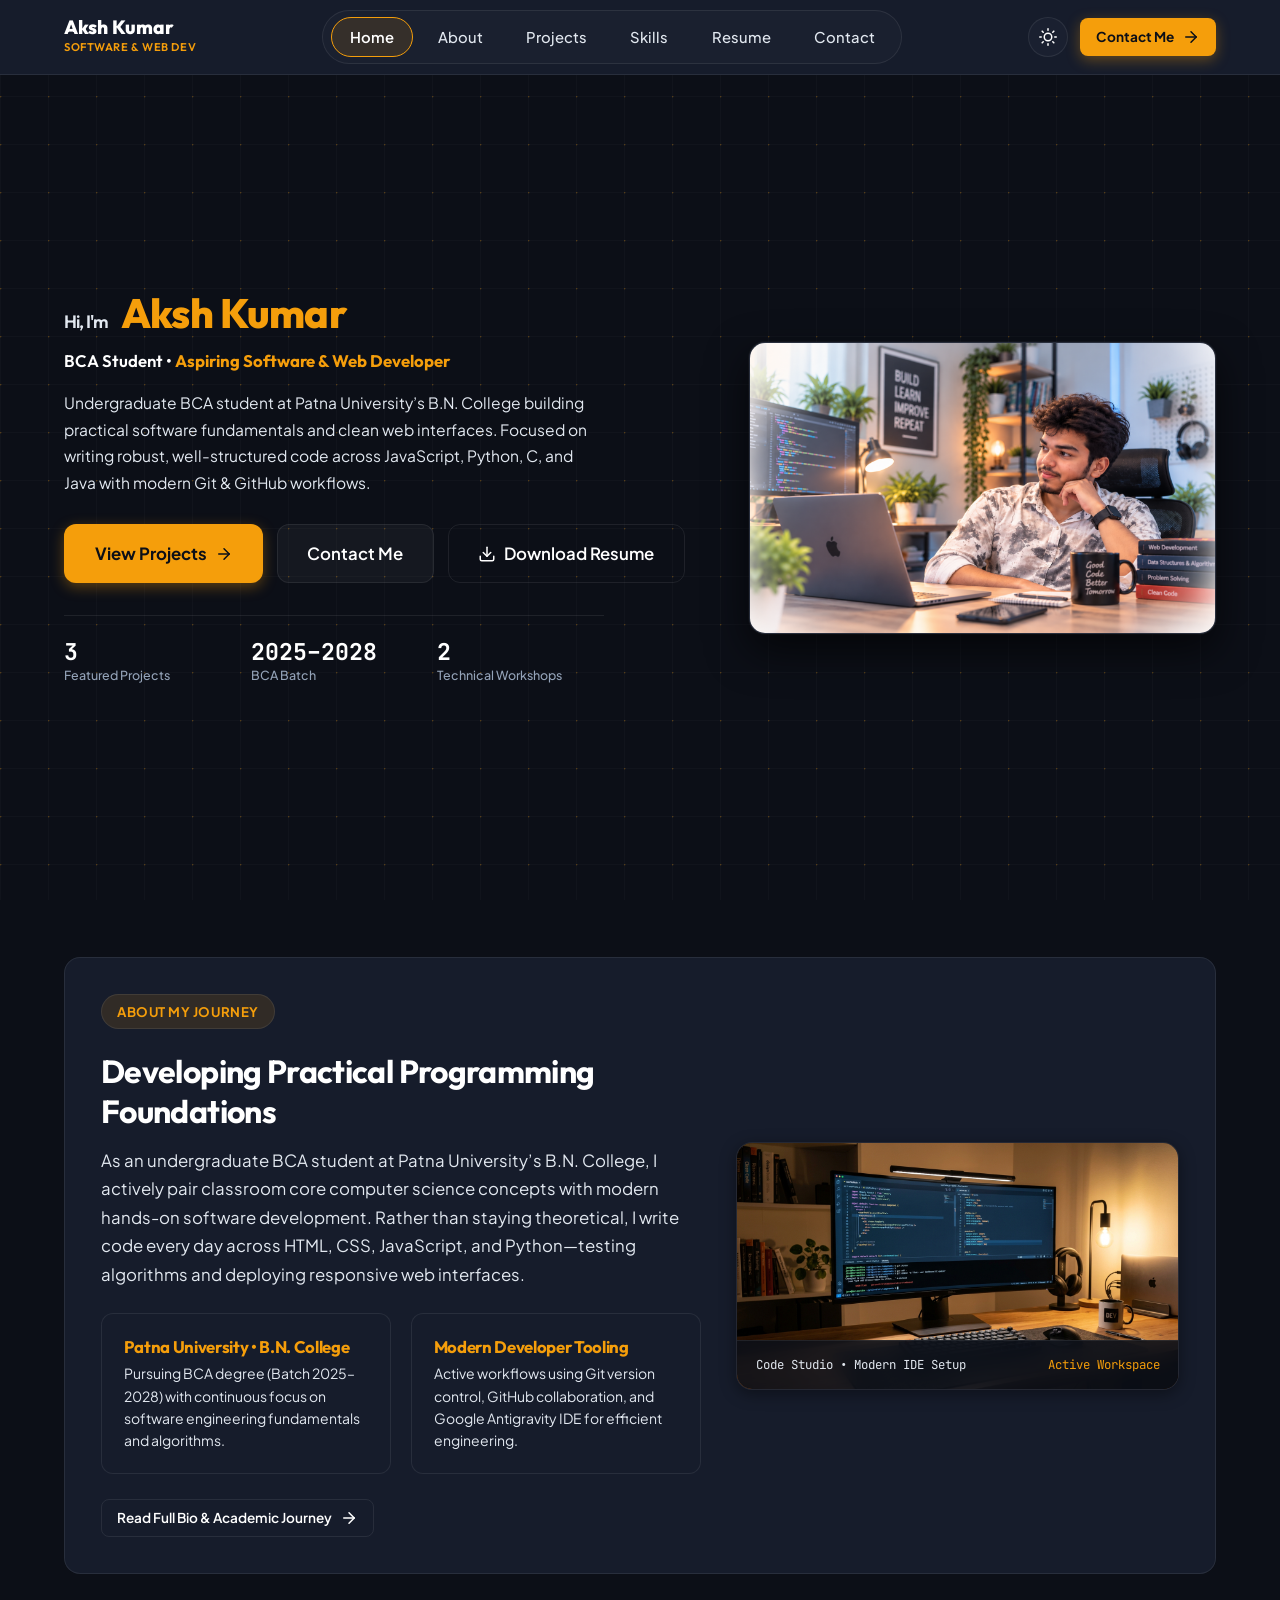
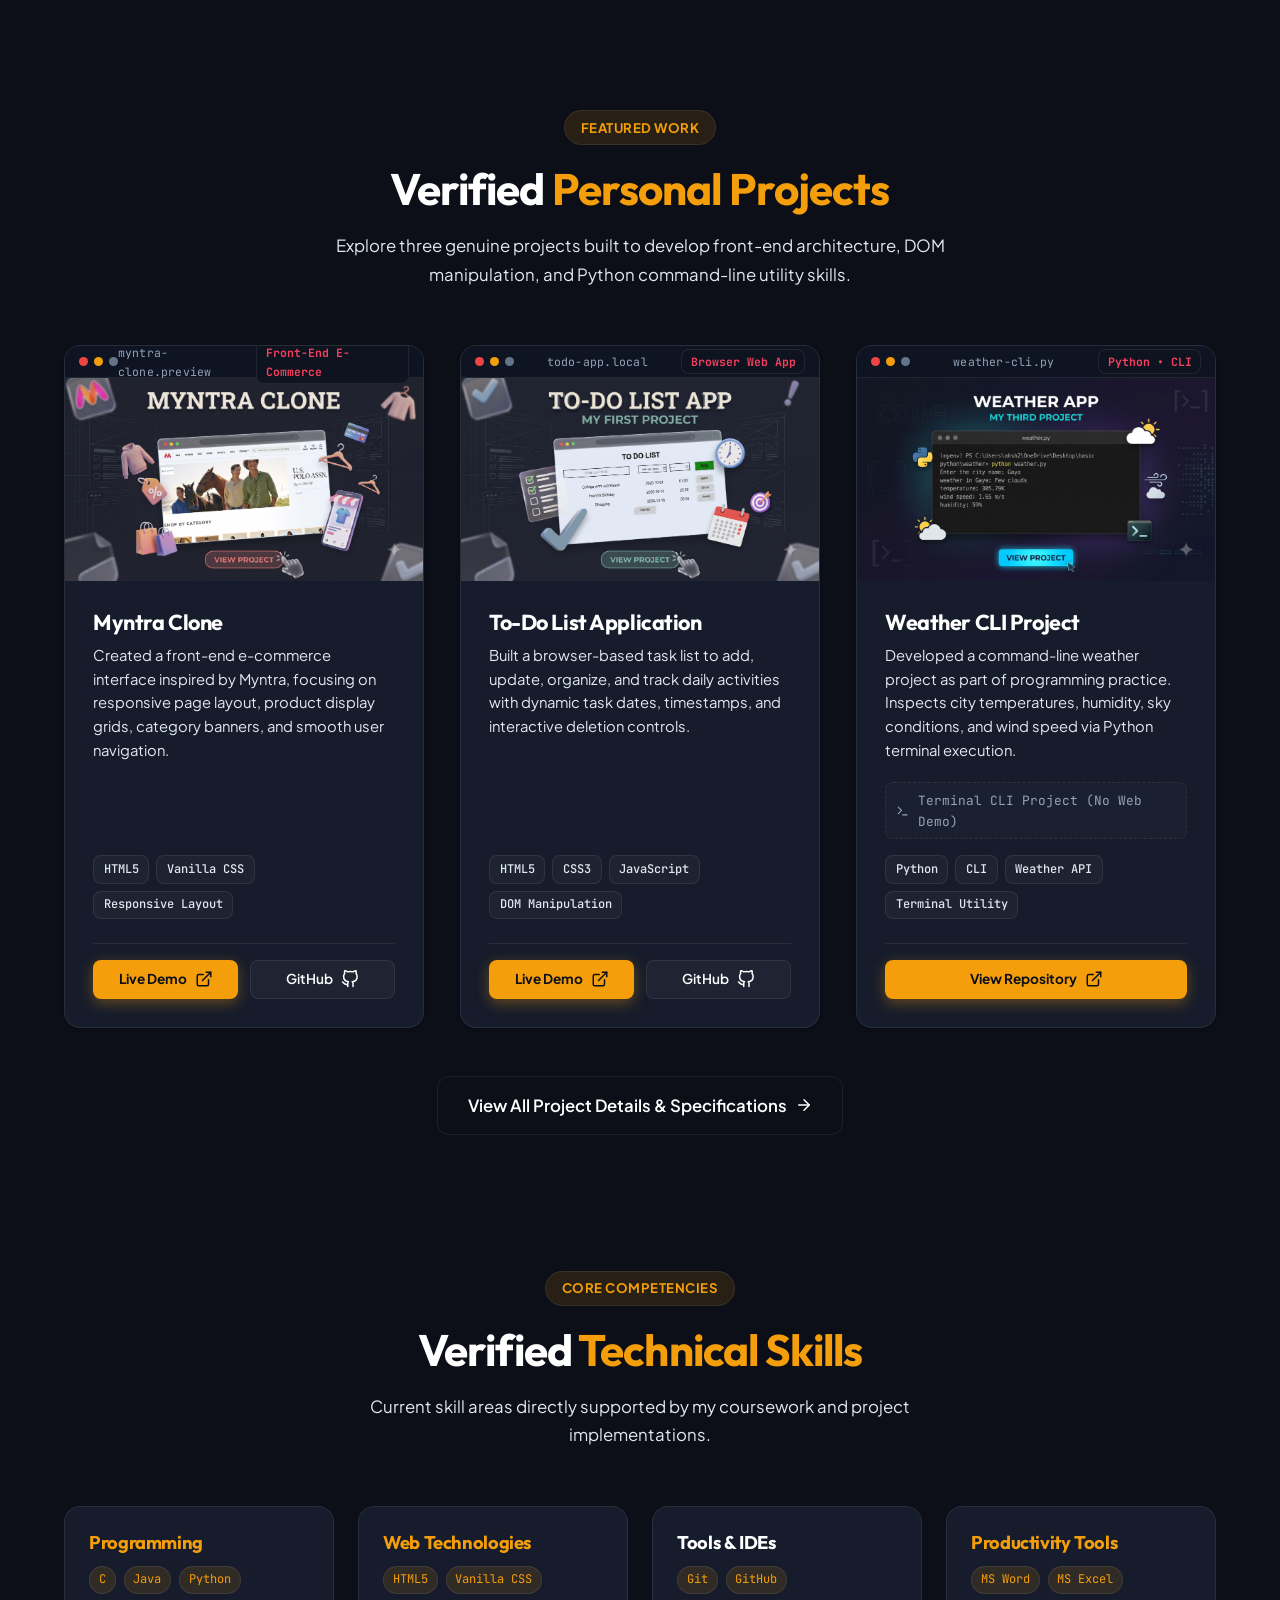
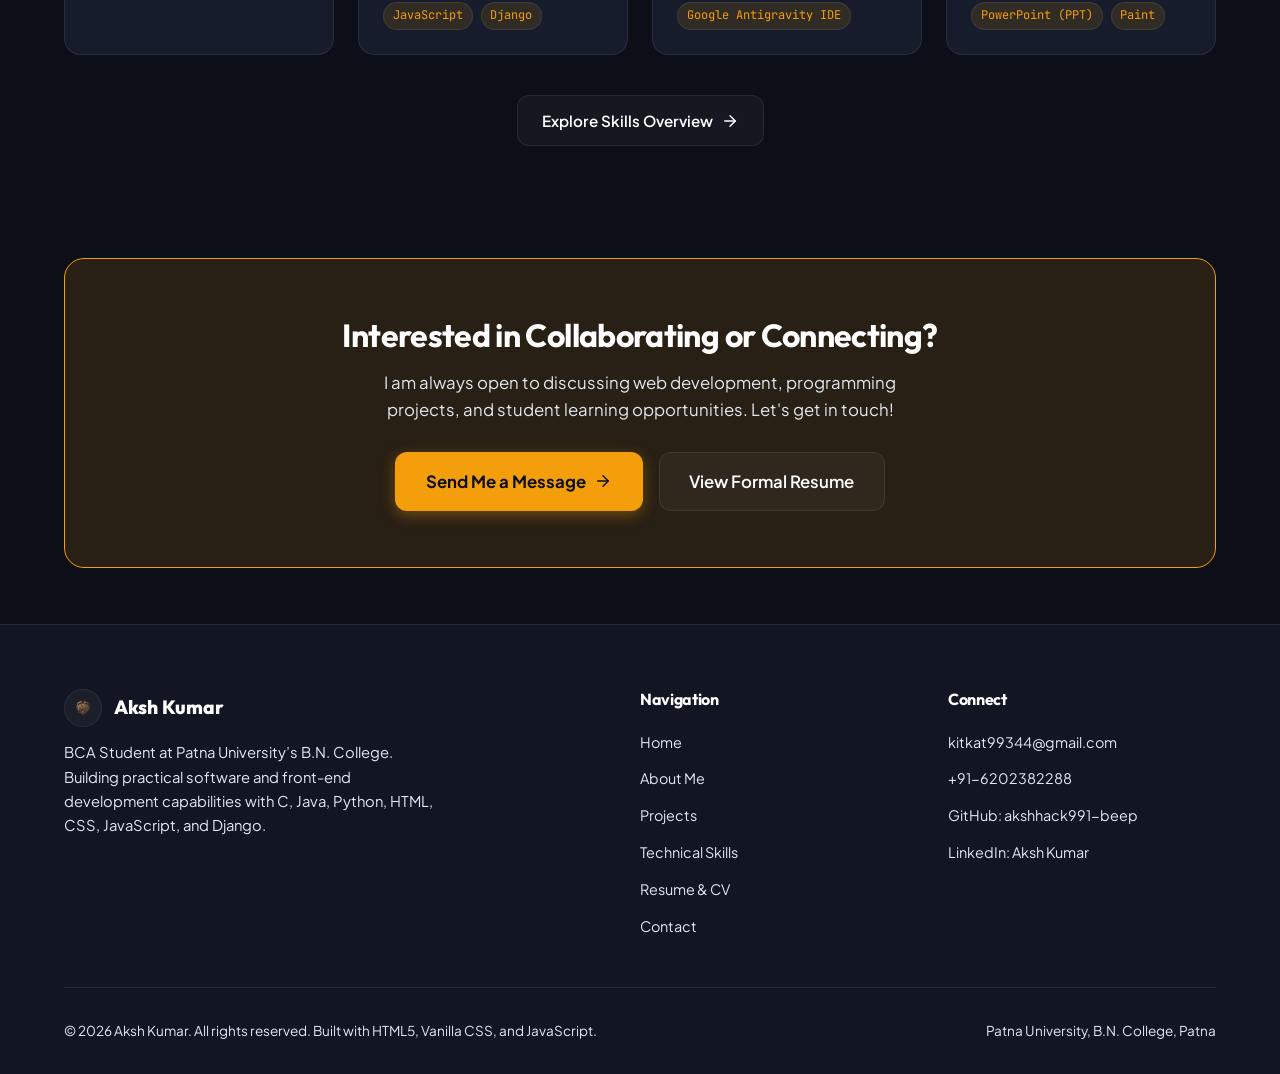
==== commit 752b513b: "style(hero): balance desktop hero proportions, harmonize text and photo alignment, and link weather." ====
--- a/index.html
+++ b/index.html
@@ -345,7 +345,7 @@
                 <span class="tech-tag">Terminal Utility</span>
               </div>
               <div class="project-links">
-                <a href="https://github.com/akshhack991-beep/learning_projects" target="_blank" rel="noopener noreferrer" class="btn btn-primary btn-sm" style="flex: 2;">
+                <a href="https://github.com/akshkumar3156-art/learning_projects/blob/main/weather.py" target="_blank" rel="noopener noreferrer" class="btn btn-primary btn-sm" style="flex: 2;">
                   View Repository
                   <svg viewBox="0 0 24 24" fill="none" stroke="currentColor" stroke-width="2" stroke-linecap="round" stroke-linejoin="round" width="14" height="14" aria-hidden="true">
                     <path d="M18 13v6a2 2 0 0 1-2 2H5a2 2 0 0 1-2-2V8a2 2 0 0 1 2-2h6"></path>
--- a/css/style.css
+++ b/css/style.css
@@ -594,7 +594,7 @@
   min-height: calc(100vh - var(--nav-height));
   display: flex;
   align-items: center;
-  padding: 1.25rem 0 1.75rem 0;
+  padding: 3rem 0;
   position: relative;
 }
 
@@ -608,22 +608,25 @@
 
 @media (min-width: 820px) {
   .hero-grid {
-    grid-template-columns: 1fr 1.25fr;
+    grid-template-columns: 1.05fr 0.95fr;
     gap: 2.25rem;
+    align-items: center;
   }
 }
 
 @media (min-width: 1024px) {
   .hero-grid {
-    grid-template-columns: 1fr 1.35fr;
-    gap: 3rem;
+    grid-template-columns: 1.1fr 0.9fr;
+    gap: 2.75rem;
+    align-items: center;
   }
 }
 
 @media (min-width: 1280px) {
   .hero-grid {
-    grid-template-columns: 0.95fr 1.45fr;
-    gap: 3.5rem;
+    grid-template-columns: 1.15fr 0.85fr;
+    gap: 3.25rem;
+    align-items: center;
   }
 }
 
@@ -680,10 +683,19 @@
 }
 
 .hero-title {
-  font-size: clamp(2rem, 3.2vw, 3.2rem);
+  font-size: clamp(2.2rem, 3.2vw, 3.35rem);
   font-weight: 800;
   line-height: 1.15;
-  margin-bottom: 0.5rem;
+  margin-bottom: 0.6rem;
+  letter-spacing: -0.02em;
+}
+
+.hero-greeting {
+  font-size: clamp(1.1rem, 1.4vw, 1.35rem);
+  font-weight: 600;
+  color: var(--text-secondary);
+  display: inline;
+  margin-right: 0.35rem;
 }
 
 .hero-name-highlight {
@@ -692,35 +704,38 @@
 }
 
 .hero-subtitle {
-  font-size: clamp(1rem, 1.3vw, 1.15rem);
+  font-size: clamp(1.05rem, 1.3vw, 1.2rem);
   font-weight: 600;
-  color: var(--accent-primary);
-  margin-bottom: 0.75rem;
+  color: var(--text-primary);
+  margin-bottom: 1rem;
   font-family: var(--font-heading);
 }
 
 .hero-description {
-  font-size: 0.95rem;
+  font-size: 0.975rem;
   color: var(--text-secondary);
-  line-height: 1.6;
-  max-width: 520px;
-  margin-bottom: 1.35rem;
+  line-height: 1.7;
+  max-width: 540px;
+  margin-bottom: 1.75rem;
 }
 
 .hero-actions {
   display: flex;
   flex-wrap: wrap;
-  gap: 0.75rem;
-  margin-bottom: 1.5rem;
+  align-items: center;
+  gap: 0.85rem;
+  margin-bottom: 2rem;
+  width: 100%;
 }
 
 .hero-stats-bar {
   display: grid;
   grid-template-columns: repeat(3, 1fr);
   gap: 1.25rem;
-  padding-top: 1.25rem;
+  padding-top: 1.35rem;
   border-top: 1px solid var(--border-subtle);
   width: 100%;
+  max-width: 540px;
 }
 
 .stat-item {
@@ -867,7 +882,8 @@
 .hero-image-card {
   position: relative;
   width: 100%;
-  max-width: 800px;
+  max-width: 480px;
+  margin: 0 auto;
   background: transparent;
   border: none;
   border-radius: 0;
@@ -879,6 +895,7 @@
   display: flex;
   flex-direction: column;
   align-items: center;
+  justify-content: center;
   z-index: 1;
   transition: transform var(--transition-base);
 }
@@ -891,16 +908,17 @@
 
 .hero-photo-container {
   width: 100%;
-  max-width: 800px;
+  max-width: 480px;
   border-radius: var(--radius-lg);
   overflow: hidden;
   border: 1px solid var(--border-subtle);
   background-color: var(--bg-surface);
-  box-shadow: 0 24px 60px rgba(0, 0, 0, 0.75), 0 0 0 1px rgba(255, 255, 255, 0.04);
+  box-shadow: 0 16px 42px rgba(0, 0, 0, 0.65), 0 0 0 1px rgba(255, 255, 255, 0.04);
   display: flex;
   align-items: center;
   justify-content: center;
   position: relative;
+  aspect-ratio: 16 / 10;
   transition: border-color var(--transition-smooth), box-shadow var(--transition-smooth);
 }
 
@@ -922,8 +940,8 @@
 
 .hero-photo {
   width: 100%;
-  height: auto;
-  aspect-ratio: 16 / 9;
+  height: 100%;
+  aspect-ratio: 16 / 10;
   object-fit: cover;
   object-position: center;
   display: block;
